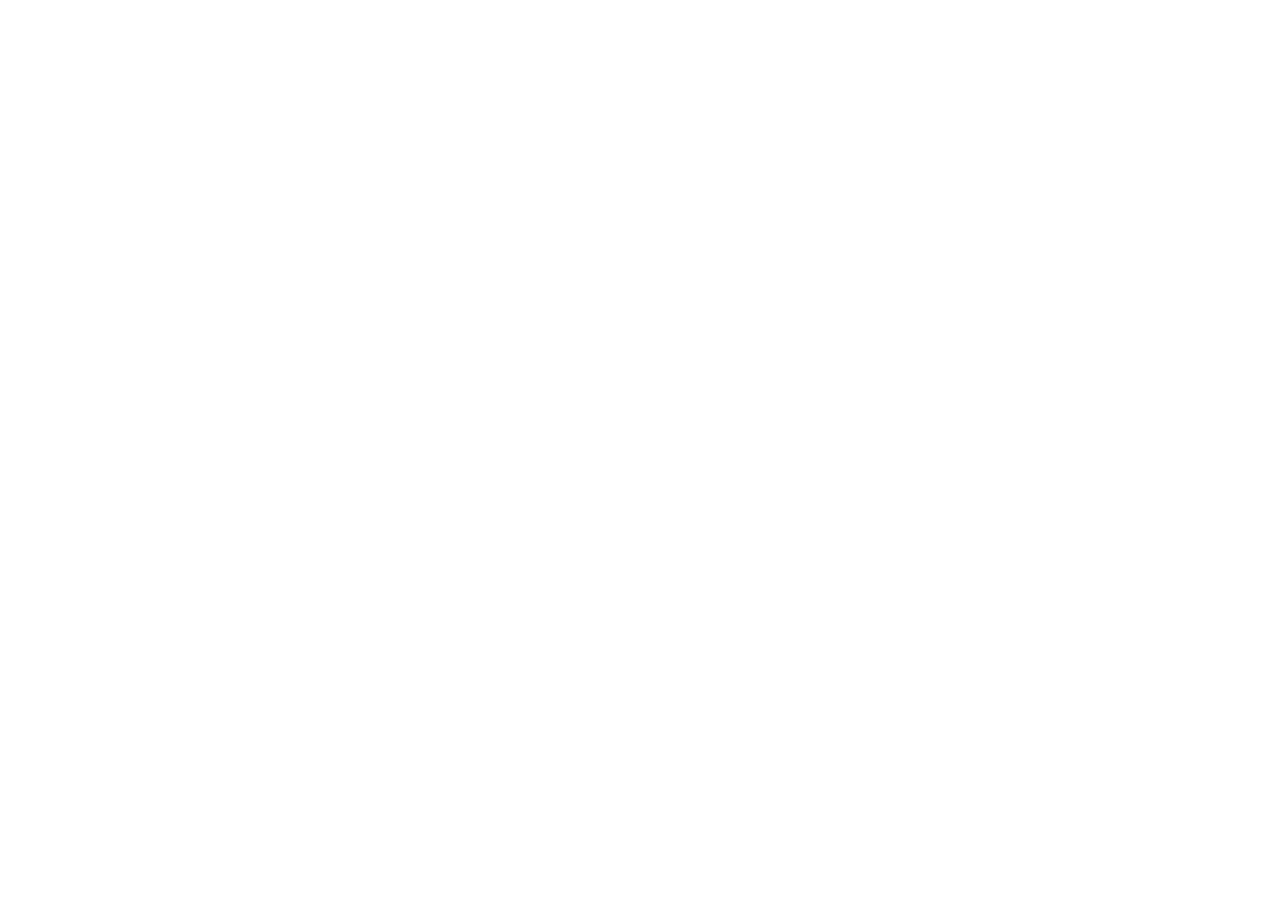
==== index.html @ 31664dbc "Update Senstride v5.29.19.01" ====
<!DOCTYPE html>
<html lang="">
  <head>
    <meta charset="UTF-8">
    <link rel="icon" href="/assets/Senstride%20Icon-PYXpSPAY.svg">
    <meta name="viewport" content="width=device-width, initial-scale=1.0">
    <link href="https://cdn.jsdelivr.net/npm/bootstrap@5.3.5/dist/css/bootstrap.min.css" rel="stylesheet" integrity="sha384-SgOJa3DmI69IUzQ2PVdRZhwQ+dy64/BUtbMJw1MZ8t5HZApcHrRKUc4W0kG879m7" crossorigin="anonymous">
    <title>Senstride</title>
    <link rel="stylesheet" href="//unpkg.com/leaflet/dist/leaflet.css" />
    <script src="//unpkg.com/leaflet/dist/leaflet.js"></script>
    <script src="//unpkg.com/vue-leaflet"></script>
    <script src="https://accounts.google.com/gsi/client" async defer></script>
    <link rel="stylesheet" href="https://cdnjs.cloudflare.com/ajax/libs/font-awesome/6.5.0/css/all.min.css">
    <link href="https://fonts.googleapis.com/css2?family=Montserrat:wght@700&display=swap" rel="stylesheet">
    <script type="module" crossorigin src="/assets/index-BY6y4-v3.js"></script>
    <link rel="stylesheet" crossorigin href="/assets/index-C2zKIQaa.css">
  </head>
  <body>
    <div id="app"></div>
  </body>
</html>
---- assets/index-C2zKIQaa.css ----
header[data-v-2994dcab]{line-height:1.5}.logo[data-v-2994dcab]{display:block;margin:0 auto 2rem}@media (min-width: 1024px){header[data-v-2994dcab]{display:flex;place-items:center;padding-right:calc(var(--section-gap) / 2)}.logo[data-v-2994dcab]{margin:0 2rem 0 0}header .wrapper[data-v-2994dcab]{display:flex;place-items:flex-start;flex-wrap:wrap}}html,body{width:100%;height:100%}input::-ms-clear,input::-ms-reveal{display:none}*,*:before,*:after{box-sizing:border-box}html{font-family:sans-serif;line-height:1.15;-webkit-text-size-adjust:100%;-ms-text-size-adjust:100%;-ms-overflow-style:scrollbar;-webkit-tap-highlight-color:rgba(0,0,0,0)}@-ms-viewport{width:device-width}body{margin:0}[tabindex="-1"]:focus{outline:none}hr{box-sizing:content-box;height:0;overflow:visible}h1,h2,h3,h4,h5,h6{margin-top:0;margin-bottom:.5em;font-weight:500}p{margin-top:0;margin-bottom:1em}abbr[title],abbr[data-original-title]{-webkit-text-decoration:underline dotted;text-decoration:underline;text-decoration:underline dotted;border-bottom:0;cursor:help}address{margin-bottom:1em;font-style:normal;line-height:inherit}input[type=text],input[type=password],input[type=number],textarea{-webkit-appearance:none}ol,ul,dl{margin-top:0;margin-bottom:1em}ol ol,ul ul,ol ul,ul ol{margin-bottom:0}dt{font-weight:500}dd{margin-bottom:.5em;margin-left:0}blockquote{margin:0 0 1em}dfn{font-style:italic}b,strong{font-weight:bolder}small{font-size:80%}sub,sup{position:relative;font-size:75%;line-height:0;vertical-align:baseline}sub{bottom:-.25em}sup{top:-.5em}pre,code,kbd,samp{font-size:1em;font-family:SFMono-Regular,Consolas,Liberation Mono,Menlo,Courier,monospace}pre{margin-top:0;margin-bottom:1em;overflow:auto}figure{margin:0 0 1em}img{vertical-align:middle;border-style:none}a,area,button,[role=button],input:not([type=range]),label,select,summary,textarea{touch-action:manipulation}table{border-collapse:collapse}caption{padding-top:.75em;padding-bottom:.3em;text-align:left;caption-side:bottom}input,button,select,optgroup,textarea{margin:0;color:inherit;font-size:inherit;font-family:inherit;line-height:inherit}button,input{overflow:visible}button,select{text-transform:none}button,html [type=button],[type=reset],[type=submit]{-webkit-appearance:button}button::-moz-focus-inner,[type=button]::-moz-focus-inner,[type=reset]::-moz-focus-inner,[type=submit]::-moz-focus-inner{padding:0;border-style:none}input[type=radio],input[type=checkbox]{box-sizing:border-box;padding:0}input[type=date],input[type=time],input[type=datetime-local],input[type=month]{-webkit-appearance:listbox}textarea{overflow:auto;resize:vertical}fieldset{min-width:0;margin:0;padding:0;border:0}legend{display:block;width:100%;max-width:100%;margin-bottom:.5em;padding:0;color:inherit;font-size:1.5em;line-height:inherit;white-space:normal}progress{vertical-align:baseline}[type=number]::-webkit-inner-spin-button,[type=number]::-webkit-outer-spin-button{height:auto}[type=search]{outline-offset:-2px;-webkit-appearance:none}[type=search]::-webkit-search-cancel-button,[type=search]::-webkit-search-decoration{-webkit-appearance:none}::-webkit-file-upload-button{font:inherit;-webkit-appearance:button}output{display:inline-block}summary{display:list-item}template{display:none}[hidden]{display:none!important}mark{padding:.2em;background-color:#feffe6}.header[data-v-96c2b56a]{padding-left:5vw;padding-right:5vw;padding-top:5vh;z-index:10}@media (max-width: 800px){.btn-dark[data-v-96c2b56a]{background-color:#042f56!important;border:#042f56 1px solid;height:30px;width:52.5px;font-size:10px;padding:0}.btn-dark[data-v-96c2b56a]:hover{background-color:#2d6596!important}.btn-light[data-v-96c2b56a]{border:#042f56 1px solid;margin-right:8px;height:30px;width:52.5px;font-size:10px;padding:0}}@media (min-width: 801px){.btn-dark[data-v-96c2b56a]{background-color:#042f56!important;border:#042f56 2px solid;padding-left:1rem;padding-right:1rem}.btn-dark[data-v-96c2b56a]:hover{background-color:#2d6596!important}.btn-light[data-v-96c2b56a]{border:#042f56 2px solid;padding-left:1rem;padding-right:1rem;margin-right:2rem}.button-container[data-v-96c2b56a]{margin-top:.5rem;margin-left:1rem}}footer[data-v-030e8602]{position:relative}.bg-body-tertiary[data-v-030e8602]{background-color:#042f56!important}.text-reset[data-v-030e8602]{color:#fff}.header[data-v-66eac79e]{padding-left:5vw;padding-right:5vw;padding-top:5vh;z-index:10}@media (max-width: 800px){.hero-section[data-v-66eac79e]{width:100%;height:50vh;position:relative;overflow:hidden}.hero-image[data-v-66eac79e]{width:100%;height:50vh}.intro[data-v-66eac79e]{display:flex;align-items:center;flex-direction:column;width:100%;padding:1rem}.quote[data-v-66eac79e]{font-size:.7rem}.card-img-top[data-v-66eac79e]{width:100%;height:20vh;object-fit:cover;object-position:top}.hero-title[data-v-66eac79e]{font-size:2rem}}@media (min-width: 801px){.hero-section[data-v-66eac79e]{width:100%;height:70vh;position:relative;overflow:hidden}.hero-image[data-v-66eac79e]{width:100%;height:70vh}.intro[data-v-66eac79e]{display:flex;align-items:center;justify-content:space-between;width:100%;padding:2rem;box-sizing:border-box}.quote[data-v-66eac79e]{font-size:1.5rem}.card-img-top[data-v-66eac79e]{width:100%;height:40vh;object-fit:cover;object-position:top}.hero-title[data-v-66eac79e]{font-size:3.5rem}}.hero-image[data-v-66eac79e]{position:fixed;display:block;object-fit:cover;object-position:top center;padding:0;margin:0;z-index:-10}.hero-overlay[data-v-66eac79e]{position:absolute;top:0;left:0;width:100%;height:100%;display:flex;flex-direction:column;justify-content:center;align-items:flex-start;color:#000;text-align:left;margin-left:10vw;padding-top:15vh}.hero-title[data-v-66eac79e]{width:80%;font-family:Montserrat,sans-serif;overflow-wrap:break-word;word-break:break-word}.hero-subtitle[data-v-66eac79e]{font-size:1.2em;margin-bottom:20px;color:#fff}.intro[data-v-66eac79e]{color:#042f56;padding-top:7vh;padding-bottom:3vh}.intro-left[data-v-66eac79e]{flex:1}.line[data-v-66eac79e]{margin-bottom:1rem;font-size:2rem;margin:0;font-weight:700;color:#000}.intro-right[data-v-66eac79e]{flex:3}.quote[data-v-66eac79e]{overflow-wrap:break-word;word-break:break-word;font-size:20px;padding:0 4rem}.contents[data-v-66eac79e]{display:flex;background:#fff;height:100%;flex-direction:column;align-items:flex-start;justify-content:space-between;color:#000;margin:0 2rem}.devices[data-v-66eac79e]{width:89%;display:flex;flex-direction:row;align-items:center;justify-content:center;background-color:#e8e8e8;padding:2rem 0;margin:0 5.5vw}.video-container[data-v-66eac79e]{position:relative;width:100%;padding-bottom:56.25%;height:0}.video-container iframe[data-v-66eac79e]{position:absolute;top:0;left:0;width:100%;height:100%}.card-text-sm[data-v-66eac79e]{font-size:.9rem}.text-category[data-v-66eac79e]{text-transform:uppercase;color:#042f56;font-weight:600;font-size:.75rem;margin-bottom:.25rem}.news-btn[data-v-66eac79e]{color:#fff;background-color:#2d6596}.news-btn[data-v-66eac79e]:hover{background-color:#042f56;color:#fff}.btn-dark[data-v-66eac79e]{background-color:#042f56!important;border:3px solid #042f56}.btn-dark[data-v-66eac79e]:hover{background-color:#2d6596!important}.subtitle[data-v-66eac79e]{margin-left:5.5vw}.header[data-v-d0f2bff4]{position:relative;height:5vh}body[data-v-d0f2bff4]{margin:0;font-family:Arial,sans-serif;background-color:#f1f1f1}.login-container[data-v-d0f2bff4]{position:relative;display:flex;justify-content:center;align-items:center;height:95vh;background-color:#eaeaea}.back[data-v-d0f2bff4]{font-size:.7rem;color:gray}.back[data-v-d0f2bff4]:hover{text-decoration:underline}.login-card h2[data-v-d0f2bff4]{font-size:1.5rem;margin-top:.5rem;margin-bottom:.5rem}.form-group[data-v-d0f2bff4]{margin-bottom:15px;position:relative}input[type=email][data-v-d0f2bff4],input[type=password][data-v-d0f2bff4],input[type=text][data-v-d0f2bff4]{width:100%;padding:12px;border-radius:10px;border:1px solid #ccc;font-size:1rem}.password-group[data-v-d0f2bff4]{display:flex;align-items:center}.password-group input[data-v-d0f2bff4]{padding-right:40px}.toggle-password[data-v-d0f2bff4]{position:absolute;right:15px;top:50%;transform:translateY(-50%);cursor:pointer;color:#666}.form-check[data-v-d0f2bff4]{display:flex;align-items:center;margin-bottom:20px}.form-check input[data-v-d0f2bff4]{margin-right:10px;accent-color:rgb(33,33,69)}.btn-primary[data-v-d0f2bff4]{background-color:#2d6596;color:#fff;padding:12px;width:100%;border:none;border-radius:30px;font-size:1rem;cursor:pointer;margin-top:10px}.btn-primary[data-v-d0f2bff4]:hover{background-color:#042f56}.links[data-v-d0f2bff4]{display:flex;justify-content:center;font-size:.7rem;margin-top:15px}.links a[data-v-d0f2bff4]{color:#333;text-decoration:underline}.links a[data-v-d0f2bff4]:hover{color:#042f56}.divider[data-v-d0f2bff4]{text-align:center;margin:30px 0;position:relative}.divider[data-v-d0f2bff4]:before,.divider[data-v-d0f2bff4]:after{content:"";height:1px;background:#ccc;position:absolute;top:50%;width:45%}.divider[data-v-d0f2bff4]:before{left:0}.divider[data-v-d0f2bff4]:after{right:0}.divider span[data-v-d0f2bff4]{background:#fff;padding:0 10px;color:#777}.note[data-v-d0f2bff4]{font-size:.85rem;color:#555;text-align:center;margin:15px 0}.bottom-text[data-v-d0f2bff4]{font-size:.9rem;text-align:center;margin-top:10px}.bottom-text a[data-v-d0f2bff4]{color:#adadad;text-decoration:underline}.bottom-text a[data-v-d0f2bff4]:hover{color:#042f56}@media (max-width: 800px){.login-card[data-v-d0f2bff4]{background-color:#fff;border-radius:12px;width:80vw;height:50%;box-shadow:0 0 10px #0000001a;padding:4%;min-height:450px}form[data-v-d0f2bff4]{margin-top:10%}}@media (min-width: 801px){.login-card[data-v-d0f2bff4]{background-color:#fff;border-radius:12px;width:35vw;height:70%;box-shadow:0 0 10px #0000001a;padding:4%;min-width:300px;min-height:450px}form[data-v-d0f2bff4]{margin-top:15%}}.header[data-v-3a61c22a]{position:relative;height:5vh}body[data-v-3a61c22a]{margin:0;font-family:Arial,sans-serif;background-color:#f1f1f1}.login-container[data-v-3a61c22a]{position:relative;display:flex;justify-content:center;align-items:center;height:95vh;background-color:#eaeaea}.back[data-v-3a61c22a]{font-size:.7rem;color:gray}.back[data-v-3a61c22a]:hover{text-decoration:underline}.login-card h2[data-v-3a61c22a]{font-size:1.5rem;margin-top:.5rem;margin-bottom:.5rem}.form-group[data-v-3a61c22a]{margin-bottom:15px;position:relative}input[type=email][data-v-3a61c22a]{width:100%;padding:12px;border-radius:10px;border:1px solid #ccc;font-size:1rem}.btn-primary[data-v-3a61c22a]{background-color:#2d6596;color:#fff;padding:12px;width:100%;border:none;border-radius:30px;font-size:1rem;cursor:pointer;margin-top:10px}.btn-primary[data-v-3a61c22a]:hover{background-color:#042f56}.links[data-v-3a61c22a]{display:flex;justify-content:center;font-size:.7rem;margin-top:15px}.links a[data-v-3a61c22a]{color:#333;text-decoration:underline}.links a[data-v-3a61c22a]:hover{color:#8783b3}@media (max-width: 800px){.login-card[data-v-3a61c22a]{background-color:#fff;border-radius:12px;width:80vw;height:40%;box-shadow:0 0 10px #0000001a;padding:4%;min-height:350px}form[data-v-3a61c22a]{margin-top:5%}.login-card p[data-v-3a61c22a]{font-size:.7rem;color:gray;margin-top:1rem}}@media (min-width:801px){.login-card[data-v-3a61c22a]{background-color:#fff;border-radius:12px;width:35vw;height:60%;box-shadow:0 0 10px #0000001a;padding:4%;min-width:300px;min-height:350px}form[data-v-3a61c22a]{margin-top:7.5%}.login-card p[data-v-3a61c22a]{font-size:1rem;color:gray;margin-top:1rem}}.logo-container[data-v-27620656]{display:flex;justify-content:center;align-items:center;padding:0;margin:0;overflow:hidden;transition:height .4s ease,background-color .4s ease}.avatar-container[data-v-27620656]{display:flex;flex-direction:column;align-items:center;gap:12px;transition:transform .2s ease,opacity .2s ease}.avatar-container[data-v-27620656]:hover{transform:scale(1.05);opacity:.9}.username[data-v-27620656]{color:#333;font-size:16px;font-weight:500}.profile-menu[data-v-27620656]{width:100%;border-right:none!important;background-color:transparent!important;margin-top:60px!important;margin-bottom:60px!important;display:flex;justify-content:center;flex-direction:column;align-items:center}.blank-spacer[data-v-27620656]{height:4px;width:100%}[data-v-27620656] .profile-menu .ant-menu-item{height:40px;line-height:40px;margin:0;padding-left:24px!important;padding-right:16px;position:relative;margin-left:0!important}[data-v-27620656] .profile-menu-item{margin:4px 0 8px;height:40px;line-height:40px;padding:0 24px;border-radius:0;width:100%;transition:all .4s ease}[data-v-27620656] .profile-menu-item span{font-size:14px;margin-left:10px}[data-v-27620656] .profile-menu-item .anticon{font-size:16px;min-width:16px;margin-right:10px}[data-v-27620656] .profile-menu-item:hover{background-color:#e4f0f8!important;color:#042f56}[data-v-27620656] .profile-menu-item.ant-menu-item-selected{background-color:#2d6596;color:#e4f0f8;font-weight:600}[data-v-27620656] .profile-menu-item.ant-menu-item-selected:hover{background-color:#042f56!important;color:#e4f0f8!important}.card-title[data-v-27620656]{display:flex;align-items:center;gap:8px}.card-title span[data-v-27620656]{font-weight:500}.dashboard-card[data-v-27620656]{height:350px;background-color:#2d6596}[data-v-27620656] .ant-menu-item{color:#042f56}[data-v-27620656] .custom-menu .ant-menu-item:hover{background-color:#e4f0f8!important;color:#042f56}[data-v-27620656] .ant-menu-item-selected{background-color:#2d6596;color:#e4f0f8}[data-v-27620656] .custom-menu .ant-menu-item-selected:hover{background-color:#042f56!important;color:#e4f0f8!important}.hamburger-menu[data-v-27620656]{display:none;position:fixed;top:20px;left:20px;z-index:1000;box-shadow:0 2px 8px #00000026}.sidebar-overlay[data-v-27620656]{position:fixed;top:0;left:0;right:0;bottom:0;background-color:#00000080;z-index:998}.main-content-wrapper[data-v-27620656]{margin-left:220px;transition:margin-left .3s ease}@media (max-width: 768px){.hamburger-menu[data-v-27620656]{display:inline-block}.main-content-wrapper[data-v-27620656]{margin-left:0}.sidebar[data-v-27620656]{position:fixed!important;height:100vh;z-index:999;left:0;top:0;box-shadow:2px 0 8px #00000026}}.fade-enter-active[data-v-27620656],.fade-leave-active[data-v-27620656]{transition:all .4s ease}.fade-enter-from[data-v-27620656],.fade-leave-to[data-v-27620656]{opacity:0;transform:translateY(10px)}.profile-fade-enter-active[data-v-27620656],.profile-fade-leave-active[data-v-27620656]{transition:opacity .4s ease}.profile-fade-enter-from[data-v-27620656],.profile-fade-leave-to[data-v-27620656]{opacity:0}.slide-enter-active[data-v-27620656],.slide-leave-active[data-v-27620656]{transition:transform .3s ease}.slide-enter-from[data-v-27620656],.slide-leave-to[data-v-27620656]{transform:translate(-100%)}.sidebar[data-v-27620656]{position:fixed;height:100vh;overflow-y:auto;left:0;top:0;z-index:999;display:flex;flex-direction:column}.custom-menu[data-v-27620656]{flex:1 1 auto;min-height:0;overflow-y:auto}.sidebar-bottom[data-v-27620656]{margin-top:auto;padding:16px;border-top:1px solid #f0f0f0;position:absolute;bottom:0;left:0;right:0;background-color:#fff}.bottom-buttons[data-v-27620656]{display:flex;justify-content:center;align-items:center;gap:20px}.bottom-btn[data-v-27620656]{font-size:18px;height:40px;width:40px;border-radius:50%;display:flex;justify-content:center;align-items:center}.bottom-btn[data-v-27620656]:hover{background-color:#e4f0f8;color:#042f56}.accessibility-btn[data-v-27620656]{color:#2d6596}.logout-btn[data-v-27620656]{color:#ff4d4f}.incident-media-container[data-v-e8bf861a]{max-height:400px;overflow-y:auto;margin-bottom:12px}.chart-card[data-v-bfeb4f5e]{background-color:#fff;border-radius:8px;box-shadow:0 2px 4px #0000001a;padding:16px;margin-bottom:20px}.filter-row[data-v-bfeb4f5e]{display:flex;align-items:center;margin-bottom:16px;gap:8px}.chart-title[data-v-bfeb4f5e]{font-size:18px;font-weight:500;color:#333;margin-bottom:16px}.chart-container[data-v-bfeb4f5e]{height:350px;width:100%;margin-top:8px}.result[data-v-bfeb4f5e]{display:flex;align-items:center;margin-bottom:24px}.desc[data-v-bfeb4f5e]{font-size:20px;margin-right:8px}.most[data-v-bfeb4f5e]{font-size:25px;font-weight:500;color:#2d6596}.filter-row label[data-v-bfeb4f5e]{font-size:20px;font-weight:500}.filter-row select[data-v-bfeb4f5e]{font-size:18px;padding:4px 8px}.mobility-card[data-v-2b58c3a1]{background-color:#2d6596!important;border-radius:12px!important;color:#fff;cursor:pointer;height:100%;transition:transform .2s}.mobility-card[data-v-2b58c3a1]:hover{transform:scale(1.02)}[data-v-2b58c3a1] .ant-card-body{padding:16px;height:100%;display:flex;flex-direction:column}.card-header[data-v-2b58c3a1]{display:flex;align-items:center;margin-bottom:16px}.card-icon[data-v-2b58c3a1]{margin-right:8px;display:flex;align-items:center;justify-content:center}.card-icon-svg[data-v-2b58c3a1]{color:#ff9500;font-size:20px}.card-title[data-v-2b58c3a1]{font-weight:500;flex-grow:1}.card-time[data-v-2b58c3a1]{font-size:12px;color:#999}.card-content[data-v-2b58c3a1]{display:flex;flex-grow:1}.card-value-container[data-v-2b58c3a1]{display:flex;flex-direction:column;justify-content:center;flex:1}.card-value[data-v-2b58c3a1]{font-size:36px;font-weight:600}.card-unit[data-v-2b58c3a1]{font-size:16px;margin-left:2px}.trend-indicator[data-v-2b58c3a1]{font-size:14px;margin-top:4px}.trend-indicator.up[data-v-2b58c3a1]{color:#4caf50}.trend-indicator.down[data-v-2b58c3a1]{color:#f44336}.trend-indicator.stable[data-v-2b58c3a1]{color:#999}.mini-chart[data-v-2b58c3a1]{width:120px;height:50px;margin-top:auto;margin-bottom:auto}[data-v-2b58c3a1] .ant-modal-body{padding:24px 32px}[data-v-2b58c3a1] .ant-modal-header{padding:16px 32px}[data-v-2b58c3a1] .ant-modal-title{font-size:18px;font-weight:500}.current-value[data-v-2b58c3a1]{font-size:48px!important;font-weight:600!important;margin-bottom:0!important;margin-left:24px!important}.trend-text[data-v-2b58c3a1]{display:block;margin-bottom:2px}.high-stability-badge[data-v-2b58c3a1]{margin-top:8px;background-color:#357b39;color:#fff;padding:2px 8px;border-radius:4px;font-size:12px;display:inline-block}.medium-stability-badge[data-v-2b58c3a1]{margin-top:8px;background-color:#f3b014;color:#040000;padding:2px 8px;border-radius:4px;font-size:12px;display:inline-block}.risky-stability-badge[data-v-2b58c3a1]{margin-top:8px;background-color:#f44336;color:#fff;padding:2px 8px;border-radius:4px;font-size:12px;display:inline-block}[data-v-2b58c3a1] .ant-typography{margin-bottom:0!important}[data-v-2b58c3a1] .ant-typography+.ant-typography{margin-top:2px!important}.info-block[data-v-2b58c3a1]{margin-bottom:20px}[data-v-2b58c3a1] .ant-typography.ant-typography-h5{margin-bottom:4px!important}.detailed-chart[data-v-2b58c3a1]{height:350px;margin-bottom:32px}.chart-legend[data-v-2b58c3a1]{margin-bottom:32px}.right-aligned-column[data-v-2b58c3a1]{margin-left:auto;text-align:right}.risk-legend[data-v-2b58c3a1]{display:flex;gap:24px;margin-top:8px;margin-bottom:16px;font-size:16px;align-items:center}.legend-item[data-v-2b58c3a1]{display:flex;align-items:center;gap:6px}.legend-color[data-v-2b58c3a1]{display:inline-block;width:18px;height:12px;border-radius:3px;margin-right:4px}.legend-color.high[data-v-2b58c3a1]{background:#eca308}.legend-color.medium[data-v-2b58c3a1]{background:#1976d2}.legend-color.risky[data-v-2b58c3a1]{background:#d32f2f}.mobility-card[data-v-0aa4503f]{background-color:#2d6596!important;border-radius:12px!important;color:#fff;cursor:pointer;height:100%;transition:transform .2s}.mobility-card[data-v-0aa4503f]:hover{transform:scale(1.02)}[data-v-0aa4503f] .ant-card-body{padding:16px;height:100%;display:flex;flex-direction:column}.card-header[data-v-0aa4503f]{display:flex;align-items:center;margin-bottom:16px}.card-icon[data-v-0aa4503f]{margin-right:8px;display:flex;align-items:center;justify-content:center}.card-icon-svg[data-v-0aa4503f]{color:#ff9500;font-size:20px}.card-title[data-v-0aa4503f]{font-weight:500;flex-grow:1}.card-time[data-v-0aa4503f]{font-size:12px;color:#999}.card-content[data-v-0aa4503f]{display:flex;flex-grow:1}.card-value-container[data-v-0aa4503f]{display:flex;flex-direction:column;justify-content:center;flex:1}.card-value[data-v-0aa4503f]{font-size:36px;font-weight:600}.card-unit[data-v-0aa4503f]{font-size:16px;margin-left:2px}.trend-indicator[data-v-0aa4503f]{font-size:14px;margin-top:4px}.trend-indicator.up[data-v-0aa4503f]{color:#4caf50}.trend-indicator.down[data-v-0aa4503f]{color:#f44336}.trend-indicator.stable[data-v-0aa4503f]{color:#999}.mini-chart[data-v-0aa4503f]{width:120px;height:50px;margin-top:auto;margin-bottom:auto}[data-v-0aa4503f] .ant-modal-body{padding:24px 32px}[data-v-0aa4503f] .ant-modal-header{padding:16px 32px}[data-v-0aa4503f] .ant-modal-title{font-size:18px;font-weight:500}.current-value[data-v-0aa4503f]{font-size:48px!important;font-weight:600!important;margin-bottom:0!important;margin-left:24px!important}.trend-text[data-v-0aa4503f]{display:block;margin-bottom:2px}.high-stability-badge[data-v-0aa4503f]{margin-top:8px;background-color:#357b39;color:#fff;padding:2px 8px;border-radius:4px;font-size:12px;display:inline-block}.medium-stability-badge[data-v-0aa4503f]{margin-top:8px;background-color:#f3b014;color:#040000;padding:2px 8px;border-radius:4px;font-size:12px;display:inline-block}.risky-stability-badge[data-v-0aa4503f]{margin-top:8px;background-color:#f44336;color:#fff;padding:2px 8px;border-radius:4px;font-size:12px;display:inline-block}[data-v-0aa4503f] .ant-typography{margin-bottom:0!important}[data-v-0aa4503f] .ant-typography+.ant-typography{margin-top:2px!important}.info-block[data-v-0aa4503f]{margin-bottom:20px}[data-v-0aa4503f] .ant-typography.ant-typography-h5{margin-bottom:4px!important}.detailed-chart[data-v-0aa4503f]{height:350px;margin-bottom:32px}.chart-legend[data-v-0aa4503f]{margin-bottom:32px}.right-aligned-column[data-v-0aa4503f]{margin-left:auto;text-align:right}.risk-legend[data-v-0aa4503f]{display:flex;gap:24px;margin-top:8px;margin-bottom:16px;font-size:16px;align-items:center}.legend-item[data-v-0aa4503f]{display:flex;align-items:center;gap:6px}.legend-color[data-v-0aa4503f]{display:inline-block;width:18px;height:12px;border-radius:3px;margin-right:4px}.legend-color.high[data-v-0aa4503f]{background:#eca308}.legend-color.medium[data-v-0aa4503f]{background:#1976d2}.legend-color.risky[data-v-0aa4503f]{background:#d32f2f}.mobility-card[data-v-fc6f8ebc]{background-color:#2d6596!important;border-radius:12px!important;color:#fff;cursor:pointer;height:100%;transition:transform .2s}.mobility-card[data-v-fc6f8ebc]:hover{transform:scale(1.02)}[data-v-fc6f8ebc] .ant-card-body{padding:16px;height:100%;display:flex;flex-direction:column}.card-header[data-v-fc6f8ebc]{display:flex;align-items:center;margin-bottom:16px}.card-icon[data-v-fc6f8ebc]{margin-right:8px;display:flex;align-items:center;justify-content:center}.card-icon-svg[data-v-fc6f8ebc]{color:#ff9500;font-size:20px}.card-title[data-v-fc6f8ebc]{font-weight:500;flex-grow:1}.card-time[data-v-fc6f8ebc]{font-size:12px;color:#999}.card-content[data-v-fc6f8ebc]{display:flex;flex-grow:1}.card-value-container[data-v-fc6f8ebc]{display:flex;flex-direction:column;justify-content:center;flex:1}.card-value[data-v-fc6f8ebc]{font-size:36px;font-weight:600}.card-unit[data-v-fc6f8ebc]{font-size:16px;margin-left:2px}.trend-indicator[data-v-fc6f8ebc]{font-size:14px;margin-top:4px}.trend-indicator.up[data-v-fc6f8ebc]{color:#4caf50}.trend-indicator.down[data-v-fc6f8ebc]{color:#f44336}.trend-indicator.stable[data-v-fc6f8ebc]{color:#999}.mini-chart[data-v-fc6f8ebc]{width:120px;height:50px;margin-top:auto;margin-bottom:auto}[data-v-fc6f8ebc] .ant-modal-body{padding:24px 32px}[data-v-fc6f8ebc] .ant-modal-header{padding:16px 32px}[data-v-fc6f8ebc] .ant-modal-title{font-size:18px;font-weight:500}.current-value[data-v-fc6f8ebc]{font-size:48px!important;font-weight:600!important;margin-bottom:0!important;margin-left:24px!important}.trend-text[data-v-fc6f8ebc]{display:block;margin-bottom:2px}.high-stability-badge[data-v-fc6f8ebc]{margin-top:8px;background-color:#357b39;color:#fff;padding:2px 8px;border-radius:4px;font-size:12px;display:inline-block}.medium-stability-badge[data-v-fc6f8ebc]{margin-top:8px;background-color:#f3b014;color:#040000;padding:2px 8px;border-radius:4px;font-size:12px;display:inline-block}.risky-stability-badge[data-v-fc6f8ebc]{margin-top:8px;background-color:#f44336;color:#fff;padding:2px 8px;border-radius:4px;font-size:12px;display:inline-block}[data-v-fc6f8ebc] .ant-typography{margin-bottom:0!important}[data-v-fc6f8ebc] .ant-typography+.ant-typography{margin-top:2px!important}.info-block[data-v-fc6f8ebc]{margin-bottom:20px}[data-v-fc6f8ebc] .ant-typography.ant-typography-h5{margin-bottom:4px!important}.detailed-chart[data-v-fc6f8ebc]{height:350px;margin-bottom:32px}.chart-legend[data-v-fc6f8ebc]{margin-bottom:32px}.right-aligned-column[data-v-fc6f8ebc]{margin-left:auto;text-align:right}.risk-legend[data-v-fc6f8ebc]{display:flex;gap:24px;margin-top:8px;margin-bottom:16px;font-size:16px;align-items:center}.legend-item[data-v-fc6f8ebc]{display:flex;align-items:center;gap:6px}.legend-color[data-v-fc6f8ebc]{display:inline-block;width:18px;height:12px;border-radius:3px;margin-right:4px}.legend-color.high[data-v-fc6f8ebc]{background:#eca308}.legend-color.medium[data-v-fc6f8ebc]{background:#1976d2}.legend-color.risky[data-v-fc6f8ebc]{background:#d32f2f}.mobility-card[data-v-3f4ccc14]{background-color:#2d6596!important;border-radius:12px!important;color:#fff;cursor:pointer;height:100%;transition:transform .2s}.mobility-card[data-v-3f4ccc14]:hover{transform:scale(1.02)}[data-v-3f4ccc14] .ant-card-body{padding:16px;height:100%;display:flex;flex-direction:column}.card-header[data-v-3f4ccc14]{display:flex;align-items:center;margin-bottom:16px}.card-icon[data-v-3f4ccc14]{margin-right:8px;display:flex;align-items:center;justify-content:center}.card-icon-svg[data-v-3f4ccc14]{color:#ff9500;font-size:20px}.card-title[data-v-3f4ccc14]{font-weight:500;flex-grow:1}.card-time[data-v-3f4ccc14]{font-size:12px;color:#999}.card-content[data-v-3f4ccc14]{display:flex;flex-grow:1}.card-value-container[data-v-3f4ccc14]{display:flex;flex-direction:column;justify-content:center;flex:1}.card-value[data-v-3f4ccc14]{font-size:36px;font-weight:600}.card-unit[data-v-3f4ccc14]{font-size:16px;margin-left:2px}.trend-indicator[data-v-3f4ccc14]{font-size:14px;margin-top:4px}.trend-indicator.up[data-v-3f4ccc14]{color:#4caf50}.trend-indicator.down[data-v-3f4ccc14]{color:#f44336}.trend-indicator.stable[data-v-3f4ccc14]{color:#999}.mini-chart[data-v-3f4ccc14]{width:120px;height:50px;margin-top:auto;margin-bottom:auto}[data-v-3f4ccc14] .ant-modal-body{padding:24px 32px}[data-v-3f4ccc14] .ant-modal-header{padding:16px 32px}[data-v-3f4ccc14] .ant-modal-title{font-size:18px;font-weight:500}.current-value[data-v-3f4ccc14]{font-size:48px!important;font-weight:600!important;margin-bottom:0!important;margin-left:24px!important}.trend-text[data-v-3f4ccc14]{display:block;margin-bottom:2px}.high-stability-badge[data-v-3f4ccc14]{margin-top:8px;background-color:#357b39;color:#fff;padding:2px 8px;border-radius:4px;font-size:12px;display:inline-block}.medium-stability-badge[data-v-3f4ccc14]{margin-top:8px;background-color:#f3b014;color:#040000;padding:2px 8px;border-radius:4px;font-size:12px;display:inline-block}.risky-stability-badge[data-v-3f4ccc14]{margin-top:8px;background-color:#f44336;color:#fff;padding:2px 8px;border-radius:4px;font-size:12px;display:inline-block}[data-v-3f4ccc14] .ant-typography{margin-bottom:0!important}[data-v-3f4ccc14] .ant-typography+.ant-typography{margin-top:2px!important}.info-block[data-v-3f4ccc14]{margin-bottom:20px}[data-v-3f4ccc14] .ant-typography.ant-typography-h5{margin-bottom:4px!important}.detailed-chart[data-v-3f4ccc14]{height:350px;margin-bottom:32px}.chart-legend[data-v-3f4ccc14]{margin-bottom:32px}.right-aligned-column[data-v-3f4ccc14]{margin-left:auto;text-align:right}.risk-legend[data-v-3f4ccc14]{display:flex;gap:24px;margin-top:8px;margin-bottom:16px;font-size:16px;align-items:center}.legend-item[data-v-3f4ccc14]{display:flex;align-items:center;gap:6px}.legend-color[data-v-3f4ccc14]{display:inline-block;width:18px;height:12px;border-radius:3px;margin-right:4px}.legend-color.high[data-v-3f4ccc14]{background:#eca308}.legend-color.medium[data-v-3f4ccc14]{background:#1976d2}.legend-color.risky[data-v-3f4ccc14]{background:#d32f2f}.dashboard-container[data-v-88ca489d]{min-height:100vh;background-color:#f0f2f5}.header[data-v-88ca489d]{background-color:#fff;padding:0 24px;box-shadow:0 1px 4px #00000014;height:64px;line-height:64px}.logo-title h2[data-v-88ca489d]{color:#042f56}.container[data-v-88ca489d]{margin-top:12px}.summary-content[data-v-88ca489d]{display:flex;justify-content:flex-start;align-items:center}.risk-info-container[data-v-88ca489d]{display:flex;align-items:center;width:100%}.risk-label[data-v-88ca489d]{font-size:18px;font-weight:600;margin-right:12px}.risk-level-container[data-v-88ca489d]{display:flex;align-items:center}.risk-score[data-v-88ca489d]{display:flex;align-items:baseline;margin-top:8px;margin-left:30px}.score[data-v-88ca489d]{font-size:28px;font-weight:600}.trend[data-v-88ca489d]{display:flex;align-items:baseline;font-size:20px;margin-left:8px}.trend.positive[data-v-88ca489d]{color:#52c41a}.trend.negative[data-v-88ca489d]{color:#f5222d}.risk-level[data-v-88ca489d]{font-size:30px;font-weight:600;color:#fda900f2}.incident-media-container[data-v-88ca489d]{max-height:400px;overflow-y:auto;margin-bottom:12px}.content-grid[data-v-88ca489d]{display:grid;grid-template-columns:2fr 1fr;gap:24px}@media (max-width: 768px){.content-grid[data-v-88ca489d]{grid-template-columns:1fr}}.content-card[data-v-88ca489d]{margin-top:12px}.card-title[data-v-88ca489d]{font-size:18px;display:flex;align-items:center;justify-content:space-between;cursor:pointer;gap:8px;padding:4px 0;transition:all .2s ease}.card-title[data-v-88ca489d]:hover{color:#2d6596}.expand-icon[data-v-88ca489d]{font-size:16px;color:#2d6596;transition:all .3s ease;margin-left:8px}.profile-tab[data-v-944b35ec]{padding:24px;background-color:#e4f0f8;border-radius:8px;box-shadow:0 2px 8px #00000014}.profile-title[data-v-944b35ec]{margin-bottom:24px;font-weight:600;color:#042f56}.profile-card[data-v-944b35ec]{position:relative;overflow:hidden;transition:all .3s ease;border-radius:8px;box-shadow:0 2px 8px #0000001a;background-color:#fff}.profile-card.user-info[data-v-944b35ec]{padding:20px;text-align:center}.user-avatar-container[data-v-944b35ec]{display:flex;justify-content:center;margin-bottom:16px;width:100%;overflow:visible}.user-avatar[data-v-944b35ec]{background-color:#2d6596;box-shadow:0 2px 10px #2d65964d;aspect-ratio:1 / 1;border-radius:50%!important;object-fit:cover}.user-info-details[data-v-944b35ec]{text-align:center;display:flex;flex-direction:column;align-items:center;width:100%;margin-top:20px}.user-info-details .username[data-v-944b35ec]{font-size:18px;font-weight:600;margin-bottom:8px;color:#2d6596;text-align:center}.user-info-details .fullname[data-v-944b35ec]{font-size:16px;color:#333;margin-bottom:4px;text-align:center}.edit-form[data-v-944b35ec]{width:100%;display:flex;flex-direction:column;align-items:center;gap:10px}.edit-input[data-v-944b35ec]{width:80%;max-width:250px;margin-bottom:10px}.profile-card.risks-form[data-v-944b35ec],.profile-card.clinician-info[data-v-944b35ec]{padding:24px;background-color:#fff}.clinician-message[data-v-944b35ec]{display:flex;flex-direction:column;align-items:center;text-align:center;padding:20px}.clinician-icon[data-v-944b35ec]{font-size:48px;color:#2d6596;margin-bottom:20px}.clinician-message h3[data-v-944b35ec]{color:#2d6596;margin-bottom:16px}.clinician-message p[data-v-944b35ec]{color:#555;font-size:16px;line-height:1.6;max-width:500px}.learn-button[data-v-944b35ec]{margin-top:20px;background-color:#2d6596;color:#fff;font-weight:500;border:none;height:40px;border-radius:6px;padding:0 25px;transition:all .3s ease}.learn-button[data-v-944b35ec]:hover{background-color:#1e4b72;transform:translateY(-2px);box-shadow:0 4px 12px #2d659640}@media (max-width: 768px){.profile-card[data-v-944b35ec]{margin-bottom:16px!important}.profile-card h3[data-v-944b35ec]{margin-bottom:12px}.questions-list[data-v-944b35ec]{max-height:250px}.question-list-item[data-v-944b35ec]{padding:8px 12px;margin-bottom:6px}.user-avatar[data-v-944b35ec]{width:80px!important;height:80px!important;min-width:80px!important;min-height:80px!important;line-height:80px!important;font-size:28px!important}}.profile-card h3[data-v-944b35ec]{color:#333;margin-bottom:16px}.profile-card p[data-v-944b35ec]{color:#666;font-size:16px}.card-edit-icon[data-v-944b35ec],.card-save-icon[data-v-944b35ec]{position:absolute;top:12px;right:12px;font-size:18px;width:32px;height:32px;display:flex;align-items:center;justify-content:center;border-radius:50%;background-color:#f0f2f5;color:#2d6596;cursor:pointer;transition:all .3s;z-index:10}.button-container[data-v-944b35ec]{width:100%;display:flex;justify-content:center;margin-top:20px}.centered-edit-button[data-v-944b35ec]{position:static}.card-edit-icon[data-v-944b35ec]:hover{background-color:#2d65961a;transform:rotate(15deg) scale(1.1)}.card-save-icon[data-v-944b35ec]{background-color:#2d6596;color:#fff}.card-save-icon[data-v-944b35ec]:hover{background-color:#1e4b72;transform:scale(1.1)}.profile-card.risks-form h3[data-v-944b35ec],.profile-card.risks-form p[data-v-944b35ec]{width:calc(100% - 50px);margin-right:50px}.profile-card.user-info h3[data-v-944b35ec],.profile-card.user-info p[data-v-944b35ec]{width:100%;margin-right:0}.loading-container[data-v-944b35ec]{display:flex;justify-content:center;align-items:center;height:300px;width:100%}.questions-list[data-v-944b35ec]{width:100%;max-height:300px;overflow-y:scroll;overflow-x:hidden;padding:5px 0;scrollbar-width:none;-ms-overflow-style:none}.questions-list[data-v-944b35ec]::-webkit-scrollbar{width:0px;background:transparent;display:none}.question-list-item[data-v-944b35ec]{display:flex;flex-direction:column;padding:10px 15px;margin-bottom:8px;background-color:#00000008;border-radius:8px;border-left:3px solid rgba(245,34,45,.7);transition:all .3s ease;overflow:hidden;animation:fadeInUp-944b35ec .6s ease-out forwards;opacity:0;transform:translateY(20px);will-change:transform,opacity;backface-visibility:hidden;cursor:pointer}@keyframes fadeInUp-944b35ec{0%{opacity:0;transform:translateY(20px)}to{opacity:1;transform:translateY(0)}}.question-list-item[data-v-944b35ec]:hover{background-color:#0000000d;transform:translate(5px)}.question-header[data-v-944b35ec]{display:flex;align-items:center;width:100%}.question-number[data-v-944b35ec]{font-weight:700;color:#f5222de6;margin-right:10px;min-width:25px}.question-text[data-v-944b35ec]{color:#333;font-weight:500;flex:1;word-break:break-word}.question-icon[data-v-944b35ec]{margin-left:10px;font-size:14px}.expand-icon[data-v-944b35ec],.collapse-icon[data-v-944b35ec]{color:#f5222d99}.question-answer[data-v-944b35ec]{margin-top:15px;padding-top:10px;border-top:1px dashed rgba(0,0,0,.1);animation:fadeIn-944b35ec .3s ease-out}@keyframes fadeIn-944b35ec{0%{opacity:0}to{opacity:1}}.slide-fade-enter-active[data-v-944b35ec]{transition:all .3s ease-out}.slide-fade-leave-active[data-v-944b35ec]{transition:all .2s cubic-bezier(1,.5,.8,1)}.slide-fade-enter-from[data-v-944b35ec],.slide-fade-leave-to[data-v-944b35ec]{transform:translateY(-10px);opacity:0}.selected-option[data-v-944b35ec]{margin-bottom:10px;font-size:14px;color:#555}.selected-option strong[data-v-944b35ec]{color:#f5222dcc}.options-list[data-v-944b35ec]{display:flex;flex-direction:column;gap:8px}.option-item[data-v-944b35ec]{display:flex;align-items:center;padding:6px 10px;border-radius:4px;background-color:#ffffff80;transition:all .2s;cursor:pointer}.option-item[data-v-944b35ec]:hover{background-color:#f5222d05;transform:translate(3px)}.option-item.selected[data-v-944b35ec]{background-color:#f5222d0d}.option-circle[data-v-944b35ec]{width:16px;height:16px;border-radius:50%;border:2px solid #d9d9d9;margin-right:10px;position:relative}.option-circle.selected[data-v-944b35ec]{border-color:#f5222dcc}.option-circle.selected[data-v-944b35ec]:after{content:"";position:absolute;width:8px;height:8px;background-color:#f5222dcc;border-radius:50%;top:50%;left:50%;transform:translate(-50%,-50%)}.avatar-upload-wrapper[data-v-944b35ec]{position:relative;display:inline-block;border-radius:50%}.avatar-upload-wrapper.editable[data-v-944b35ec]{cursor:pointer}.avatar-upload-overlay[data-v-944b35ec]{position:absolute;top:0;left:0;width:100%;height:100%;border-radius:50%;background-color:#00000080;display:flex;flex-direction:column;justify-content:center;align-items:center;opacity:0;transition:opacity .3s}.avatar-upload-wrapper.editable:hover .avatar-upload-overlay[data-v-944b35ec]{opacity:1}.avatar-upload-overlay .anticon[data-v-944b35ec]{color:#fff;font-size:24px;margin-bottom:5px}.upload-text[data-v-944b35ec]{color:#fff;font-size:12px}.animate-card[data-v-944b35ec]{animation:cardEnter-944b35ec .6s ease-out forwards;opacity:0;transform:translateY(30px)}.animate-delay-1[data-v-944b35ec]{animation-delay:.3s}@keyframes cardEnter-944b35ec{0%{opacity:0;transform:translateY(30px)}to{opacity:1;transform:translateY(0)}}.user-manual-carousel[data-v-944b35ec]{width:100%;margin:0;border-radius:8px;overflow:hidden}.manual-slide[data-v-944b35ec]{padding:30px 20px;height:240px;text-align:center;background:#fff;border-radius:0;display:flex!important;flex-direction:column;justify-content:center;align-items:center}.slide-icon-container[data-v-944b35ec]{margin-bottom:20px;font-size:52px;color:#2d6596;height:52px;display:flex;justify-content:center;align-items:center;opacity:.85}.manual-slide h4[data-v-944b35ec]{font-size:26px;color:#2d6596;margin-bottom:18px;font-weight:600}.manual-slide p[data-v-944b35ec]{color:#555;font-size:15px;line-height:1.6;max-width:90%;margin-bottom:40px}.manual-link[data-v-944b35ec]{color:#2d6596;text-decoration:underline;font-weight:500;transition:all .3s}.manual-link[data-v-944b35ec]:hover{color:#1e4b72;text-decoration:underline}[data-v-944b35ec] .ant-carousel .slick-dots{bottom:20px}[data-v-944b35ec] .ant-carousel .slick-dots li{margin:0 4px}[data-v-944b35ec] .ant-carousel .slick-dots li button{background:#2d65964d;height:8px;width:8px;border-radius:4px;transition:all .3s}[data-v-944b35ec] .ant-carousel .slick-dots li.slick-active button{background:#2d6596;width:24px}[data-v-944b35ec] .ant-carousel .slick-prev,[data-v-944b35ec] .ant-carousel .slick-next{color:#2d6596;font-size:18px;z-index:2}[data-v-944b35ec] .ant-carousel .slick-prev:hover,[data-v-944b35ec] .ant-carousel .slick-next:hover{color:#042f56}[data-v-944b35ec] .ant-carousel .slick-slide{transition:opacity .5s ease}@media (max-width: 768px){.manual-slide[data-v-944b35ec]{height:220px;padding:20px 15px}.slide-icon-container[data-v-944b35ec]{margin-bottom:15px;font-size:42px;height:42px}.manual-slide h4[data-v-944b35ec]{font-size:22px;margin-bottom:14px}.manual-slide p[data-v-944b35ec]{font-size:14px;margin-bottom:30px}[data-v-944b35ec] .ant-carousel .slick-dots{bottom:15px}}.clinician-message[data-v-944b35ec]{display:flex;flex-direction:column;align-items:center;width:100%;padding:0}.profile-card.clinician-info[data-v-944b35ec]{padding:0;overflow:hidden}.incidents-tab[data-v-987a3e16]{padding:24px;background-color:#e4f0f8;border-radius:8px;box-shadow:0 2px 8px #00000014}.incidents-title[data-v-987a3e16]{margin-bottom:24px;font-weight:600;color:#042f56}.new-incident-alert[data-v-987a3e16]{margin-bottom:16px}.alert-content[data-v-987a3e16]{display:flex;justify-content:space-between;align-items:center;width:100%}@keyframes flash-987a3e16{0%,to{background-color:transparent}50%{background-color:#ffc1074d}}[data-v-987a3e16] .enhanced-table{font-size:16px}[data-v-987a3e16] .ant-table-thead>tr>th{background-color:#2d6596;color:#e4f0f8;font-weight:700;font-size:16px;padding:16px 12px;text-transform:uppercase;letter-spacing:.5px}[data-v-987a3e16] .ant-table-tbody>tr>td{padding:16px 12px;font-size:16px}[data-v-987a3e16] .incident-row:hover>td{background-color:#f8f9fa}[data-v-987a3e16] .fall-cell{color:#f5222d;font-weight:600}[data-v-987a3e16] .near-miss-cell{color:#fa8c16;font-weight:600}[data-v-987a3e16] .ant-table-row:nth-child(2n){background-color:#f8fafc}[data-v-987a3e16] .new-incident-row>td{background-color:#fffbe6!important;border-left:4px solid #faad14!important}[data-v-987a3e16] .new-incident-row.flash-animation>td{animation:flash-987a3e16 1s ease-in-out 3}[data-v-987a3e16] .ant-table-tbody>tr.new-incident-row:hover>td{background-color:#fff7cd!important}.patient-detail-view[data-v-69d64619]{padding:0;background-color:#e4f0f8}.patient-header-card[data-v-69d64619]{margin-bottom:24px}.patient-header[data-v-69d64619]{display:flex;justify-content:space-between;align-items:center;flex-wrap:wrap;gap:24px}.patient-info[data-v-69d64619]{display:flex;align-items:center;gap:20px}.patient-avatar[data-v-69d64619]{background-color:#2d6596}.patient-details[data-v-69d64619]{display:flex;flex-direction:column;gap:8px}.patient-name[data-v-69d64619]{margin:0;color:#042f56;font-size:24px;font-weight:600}.patient-meta[data-v-69d64619]{margin:0;color:#666;font-size:16px}.risk-info[data-v-69d64619]{display:flex;align-items:center;gap:8px}.risk-label[data-v-69d64619]{font-weight:500;color:#333}.risk-tag[data-v-69d64619]{font-weight:500;font-size:14px}.patient-stats[data-v-69d64619]{display:flex;gap:32px}.stat-item[data-v-69d64619]{text-align:center}.stat-value[data-v-69d64619]{font-size:28px;font-weight:600;color:#2d6596;line-height:1}.stat-label[data-v-69d64619]{font-size:14px;color:#666;margin-top:4px}.summary-card[data-v-69d64619]{margin-bottom:24px}.content-card[data-v-69d64619]{margin-bottom:12px}.card-title[data-v-69d64619]{font-size:18px;display:flex;align-items:center;justify-content:space-between;cursor:pointer;gap:8px;padding:4px 0;transition:all .2s ease}.card-title[data-v-69d64619]:hover{color:#2d6596}.expand-icon[data-v-69d64619]{font-size:16px;color:#2d6596;transition:all .3s ease;margin-left:8px}.patient-list-container[data-v-338a6734]{padding:12px;background-color:#e4f0f8;border-radius:8px;box-shadow:0 2px 8px #00000014}.back-navigation[data-v-338a6734]{margin-bottom:16px}.back-button[data-v-338a6734]{color:#2d6596;font-weight:500;padding-left:0}.back-button[data-v-338a6734]:hover{color:#042f56}.page-header[data-v-338a6734]{display:flex;justify-content:space-between;align-items:center;margin-bottom:24px}.page-header h1[data-v-338a6734]{margin:0;font-weight:600;color:#2d6596}[data-v-338a6734] .ant-table-thead>tr>th{background-color:#3376b1;color:#f8fafc;font-weight:700;font-size:16px;padding:16px 12px;text-transform:uppercase;letter-spacing:.5px}[data-v-338a6734] .ant-table-row:nth-child(2n){background-color:#f8fafc}[data-v-338a6734] .ant-table-thead th.ant-table-column-sort{background:#3376b1!important}[data-v-338a6734] .ant-table-thead th.ant-table-column-has-sorters:hover{background:#2d6596!important}.filter-container[data-v-338a6734]{display:flex;justify-content:space-between;align-items:center;margin-bottom:16px}.advanced-filters[data-v-338a6734]{background-color:#d0e8f8;padding:16px;border-radius:4px;margin-bottom:24px}.filter-section[data-v-338a6734]{margin-bottom:16px}.filter-section h4[data-v-338a6734]{margin-bottom:8px;color:#2d6596}@media (max-width: 768px){.page-header[data-v-338a6734],.filter-container[data-v-338a6734]{flex-direction:column;align-items:flex-start;gap:16px}.filter-container .ant-input-search[data-v-338a6734]{width:100%!important}}.viewDetailBtn[data-v-338a6734]{background-color:#3376b1;color:#fff}.addNoteBtn[data-v-338a6734]{background-color:#f0f0f0;color:#2d6596}.addNewBtn[data-v-338a6734]{background-color:#3376b1;color:#fff}.notes-modal[data-v-338a6734] .ant-modal-content{border-radius:12px;padding:24px}.notes-modal[data-v-338a6734] .ant-modal-header{border-bottom:2px solid #e4f0f8;padding-bottom:16px;margin-bottom:24px}.notes-modal[data-v-338a6734] .ant-modal-title{font-size:24px;color:#2d6596;font-weight:600}.notes-form[data-v-338a6734]{padding:0 16px}.notes-form[data-v-338a6734] .ant-form-item-label{font-size:16px;font-weight:500;color:#2d6596}.notes-form[data-v-338a6734] .ant-input,.notes-form[data-v-338a6734] .ant-input-textarea{font-size:16px;border-radius:8px;border:2px solid #e4f0f8;padding:12px}.notes-form[data-v-338a6734] .ant-input:hover,.notes-form[data-v-338a6734] .ant-input-textarea:hover{border-color:#3376b1}.notes-form[data-v-338a6734] .ant-input:focus,.notes-form[data-v-338a6734] .ant-input-textarea:focus{border-color:#3376b1;box-shadow:0 0 0 2px #3376b133}.priority-label[data-v-338a6734]{padding:4px 12px;border-radius:4px;font-weight:500}.priority-label.low[data-v-338a6734]{background-color:#f6ffed;color:#52c41a}.priority-label.medium[data-v-338a6734]{background-color:#fff7e6;color:#fa8c16}.priority-label.high[data-v-338a6734]{background-color:#fff1f0;color:#f5222d}.modal-footer[data-v-338a6734]{margin-top:24px;padding-top:24px;border-top:2px solid #e4f0f8;text-align:right}.modal-footer .ant-btn[data-v-338a6734]{height:40px;font-size:16px;padding:0 24px;border-radius:8px}.modal-footer .ant-btn-primary[data-v-338a6734]{background-color:#cce7f8;color:#042f56}.modal-footer .ant-btn-primary[data-v-338a6734]:hover{background-color:#2d6596;color:#e4f0f8}.report-container[data-v-4b0e476e]{padding:24px;background-color:#f8fafc;border-radius:8px}.page-header[data-v-4b0e476e]{display:flex;justify-content:space-between;align-items:center;margin-bottom:24px}.page-header h1[data-v-4b0e476e]{margin:0;color:#2d6596}.header-actions[data-v-4b0e476e]{display:flex;gap:16px}.advanced-filters[data-v-4b0e476e]{background-color:#fff;padding:16px;border-radius:8px;margin-bottom:24px;box-shadow:0 2px 8px #00000014}.filter-section h4[data-v-4b0e476e]{color:#2d6596;margin-bottom:12px}.report-modal[data-v-4b0e476e] .ant-modal-content{border-radius:12px;padding:24px}.report-modal[data-v-4b0e476e] .ant-modal-header{border-bottom:2px solid #e4f0f8;padding-bottom:16px;margin-bottom:24px}.report-modal[data-v-4b0e476e] .ant-modal-title{font-size:24px;color:#2d6596;font-weight:600}.report-list[data-v-4b0e476e]{margin-bottom:32px}.compact-action-btn[data-v-4b0e476e]{padding:0 4px!important;margin:0!important;min-width:0!important}.report-content[data-v-4b0e476e]{margin-top:12px;padding:12px;background-color:#f8fafc;border-radius:8px}.new-report-form[data-v-4b0e476e]{border-top:2px solid #e4f0f8;padding-top:24px}.new-report-form h3[data-v-4b0e476e]{color:#2d6596;margin-bottom:24px}.form-actions[data-v-4b0e476e]{margin-top:24px;text-align:right}[data-v-4b0e476e] .ant-table-thead>tr>th{background-color:#3376b1;color:#f8fafc;font-weight:700;font-size:16px;padding:16px 12px;text-transform:uppercase;letter-spacing:.5px}[data-v-4b0e476e] .ant-list-item{padding:16px;border-radius:8px;margin-bottom:8px;background-color:#fff;box-shadow:0 2px 8px #00000014}[data-v-4b0e476e] .ant-list-item-meta-title{color:#2d6596;font-size:16px;font-weight:500}[data-v-4b0e476e] .ant-list-item-meta-description{color:#666}[data-v-4b0e476e] .ant-btn-link{color:#3376b1}[data-v-4b0e476e] .ant-btn-link:hover{color:#2d6596}.leaflet-pane,.leaflet-tile,.leaflet-marker-icon,.leaflet-marker-shadow,.leaflet-tile-container,.leaflet-pane>svg,.leaflet-pane>canvas,.leaflet-zoom-box,.leaflet-image-layer,.leaflet-layer{position:absolute;left:0;top:0}.leaflet-container{overflow:hidden}.leaflet-tile,.leaflet-marker-icon,.leaflet-marker-shadow{-webkit-user-select:none;-moz-user-select:none;user-select:none;-webkit-user-drag:none}.leaflet-tile::selection{background:transparent}.leaflet-safari .leaflet-tile{image-rendering:-webkit-optimize-contrast}.leaflet-safari .leaflet-tile-container{width:1600px;height:1600px;-webkit-transform-origin:0 0}.leaflet-marker-icon,.leaflet-marker-shadow{display:block}.leaflet-container .leaflet-overlay-pane svg{max-width:none!important;max-height:none!important}.leaflet-container .leaflet-marker-pane img,.leaflet-container .leaflet-shadow-pane img,.leaflet-container .leaflet-tile-pane img,.leaflet-container img.leaflet-image-layer,.leaflet-container .leaflet-tile{max-width:none!important;max-height:none!important;width:auto;padding:0}.leaflet-container img.leaflet-tile{mix-blend-mode:plus-lighter}.leaflet-container.leaflet-touch-zoom{-ms-touch-action:pan-x pan-y;touch-action:pan-x pan-y}.leaflet-container.leaflet-touch-drag{-ms-touch-action:pinch-zoom;touch-action:none;touch-action:pinch-zoom}.leaflet-container.leaflet-touch-drag.leaflet-touch-zoom{-ms-touch-action:none;touch-action:none}.leaflet-container{-webkit-tap-highlight-color:transparent}.leaflet-container a{-webkit-tap-highlight-color:rgba(51,181,229,.4)}.leaflet-tile{filter:inherit;visibility:hidden}.leaflet-tile-loaded{visibility:inherit}.leaflet-zoom-box{width:0;height:0;-moz-box-sizing:border-box;box-sizing:border-box;z-index:800}.leaflet-overlay-pane svg{-moz-user-select:none}.leaflet-pane{z-index:400}.leaflet-tile-pane{z-index:200}.leaflet-overlay-pane{z-index:400}.leaflet-shadow-pane{z-index:500}.leaflet-marker-pane{z-index:600}.leaflet-tooltip-pane{z-index:650}.leaflet-popup-pane{z-index:700}.leaflet-map-pane canvas{z-index:100}.leaflet-map-pane svg{z-index:200}.leaflet-vml-shape{width:1px;height:1px}.lvml{behavior:url(#default#VML);display:inline-block;position:absolute}.leaflet-control{position:relative;z-index:800;pointer-events:visiblePainted;pointer-events:auto}.leaflet-top,.leaflet-bottom{position:absolute;z-index:1000;pointer-events:none}.leaflet-top{top:0}.leaflet-right{right:0}.leaflet-bottom{bottom:0}.leaflet-left{left:0}.leaflet-control{float:left;clear:both}.leaflet-right .leaflet-control{float:right}.leaflet-top .leaflet-control{margin-top:10px}.leaflet-bottom .leaflet-control{margin-bottom:10px}.leaflet-left .leaflet-control{margin-left:10px}.leaflet-right .leaflet-control{margin-right:10px}.leaflet-fade-anim .leaflet-popup{opacity:0;-webkit-transition:opacity .2s linear;-moz-transition:opacity .2s linear;transition:opacity .2s linear}.leaflet-fade-anim .leaflet-map-pane .leaflet-popup{opacity:1}.leaflet-zoom-animated{-webkit-transform-origin:0 0;-ms-transform-origin:0 0;transform-origin:0 0}svg.leaflet-zoom-animated{will-change:transform}.leaflet-zoom-anim .leaflet-zoom-animated{-webkit-transition:-webkit-transform .25s cubic-bezier(0,0,.25,1);-moz-transition:-moz-transform .25s cubic-bezier(0,0,.25,1);transition:transform .25s cubic-bezier(0,0,.25,1)}.leaflet-zoom-anim .leaflet-tile,.leaflet-pan-anim .leaflet-tile{-webkit-transition:none;-moz-transition:none;transition:none}.leaflet-zoom-anim .leaflet-zoom-hide{visibility:hidden}.leaflet-interactive{cursor:pointer}.leaflet-grab{cursor:-webkit-grab;cursor:-moz-grab;cursor:grab}.leaflet-crosshair,.leaflet-crosshair .leaflet-interactive{cursor:crosshair}.leaflet-popup-pane,.leaflet-control{cursor:auto}.leaflet-dragging .leaflet-grab,.leaflet-dragging .leaflet-grab .leaflet-interactive,.leaflet-dragging .leaflet-marker-draggable{cursor:move;cursor:-webkit-grabbing;cursor:-moz-grabbing;cursor:grabbing}.leaflet-marker-icon,.leaflet-marker-shadow,.leaflet-image-layer,.leaflet-pane>svg path,.leaflet-tile-container{pointer-events:none}.leaflet-marker-icon.leaflet-interactive,.leaflet-image-layer.leaflet-interactive,.leaflet-pane>svg path.leaflet-interactive,svg.leaflet-image-layer.leaflet-interactive path{pointer-events:visiblePainted;pointer-events:auto}.leaflet-container{background:#ddd;outline-offset:1px}.leaflet-container a{color:#0078a8}.leaflet-zoom-box{border:2px dotted #38f;background:#ffffff80}.leaflet-container{font-family:Helvetica Neue,Arial,Helvetica,sans-serif;font-size:12px;font-size:.75rem;line-height:1.5}.leaflet-bar{box-shadow:0 1px 5px #000000a6;border-radius:4px}.leaflet-bar a{background-color:#fff;border-bottom:1px solid #ccc;width:26px;height:26px;line-height:26px;display:block;text-align:center;text-decoration:none;color:#000}.leaflet-bar a,.leaflet-control-layers-toggle{background-position:50% 50%;background-repeat:no-repeat;display:block}.leaflet-bar a:hover,.leaflet-bar a:focus{background-color:#f4f4f4}.leaflet-bar a:first-child{border-top-left-radius:4px;border-top-right-radius:4px}.leaflet-bar a:last-child{border-bottom-left-radius:4px;border-bottom-right-radius:4px;border-bottom:none}.leaflet-bar a.leaflet-disabled{cursor:default;background-color:#f4f4f4;color:#bbb}.leaflet-touch .leaflet-bar a{width:30px;height:30px;line-height:30px}.leaflet-touch .leaflet-bar a:first-child{border-top-left-radius:2px;border-top-right-radius:2px}.leaflet-touch .leaflet-bar a:last-child{border-bottom-left-radius:2px;border-bottom-right-radius:2px}.leaflet-control-zoom-in,.leaflet-control-zoom-out{font:700 18px Lucida Console,Monaco,monospace;text-indent:1px}.leaflet-touch .leaflet-control-zoom-in,.leaflet-touch .leaflet-control-zoom-out{font-size:22px}.leaflet-control-layers{box-shadow:0 1px 5px #0006;background:#fff;border-radius:5px}.leaflet-control-layers-toggle{background-image:url([data-uri]);width:36px;height:36px}.leaflet-retina .leaflet-control-layers-toggle{background-image:url([data-uri]);background-size:26px 26px}.leaflet-touch .leaflet-control-layers-toggle{width:44px;height:44px}.leaflet-control-layers .leaflet-control-layers-list,.leaflet-control-layers-expanded .leaflet-control-layers-toggle{display:none}.leaflet-control-layers-expanded .leaflet-control-layers-list{display:block;position:relative}.leaflet-control-layers-expanded{padding:6px 10px 6px 6px;color:#333;background:#fff}.leaflet-control-layers-scrollbar{overflow-y:scroll;overflow-x:hidden;padding-right:5px}.leaflet-control-layers-selector{margin-top:2px;position:relative;top:1px}.leaflet-control-layers label{display:block;font-size:13px;font-size:1.08333em}.leaflet-control-layers-separator{height:0;border-top:1px solid #ddd;margin:5px -10px 5px -6px}.leaflet-default-icon-path{background-image:url([data-uri])}.leaflet-container .leaflet-control-attribution{background:#fff;background:#fffc;margin:0}.leaflet-control-attribution,.leaflet-control-scale-line{padding:0 5px;color:#333;line-height:1.4}.leaflet-control-attribution a{text-decoration:none}.leaflet-control-attribution a:hover,.leaflet-control-attribution a:focus{text-decoration:underline}.leaflet-attribution-flag{display:inline!important;vertical-align:baseline!important;width:1em;height:.6669em}.leaflet-left .leaflet-control-scale{margin-left:5px}.leaflet-bottom .leaflet-control-scale{margin-bottom:5px}.leaflet-control-scale-line{border:2px solid #777;border-top:none;line-height:1.1;padding:2px 5px 1px;white-space:nowrap;-moz-box-sizing:border-box;box-sizing:border-box;background:#fffc;text-shadow:1px 1px #fff}.leaflet-control-scale-line:not(:first-child){border-top:2px solid #777;border-bottom:none;margin-top:-2px}.leaflet-control-scale-line:not(:first-child):not(:last-child){border-bottom:2px solid #777}.leaflet-touch .leaflet-control-attribution,.leaflet-touch .leaflet-control-layers,.leaflet-touch .leaflet-bar{box-shadow:none}.leaflet-touch .leaflet-control-layers,.leaflet-touch .leaflet-bar{border:2px solid rgba(0,0,0,.2);background-clip:padding-box}.leaflet-popup{position:absolute;text-align:center;margin-bottom:20px}.leaflet-popup-content-wrapper{padding:1px;text-align:left;border-radius:12px}.leaflet-popup-content{margin:13px 24px 13px 20px;line-height:1.3;font-size:13px;font-size:1.08333em;min-height:1px}.leaflet-popup-content p{margin:1.3em 0}.leaflet-popup-tip-container{width:40px;height:20px;position:absolute;left:50%;margin-top:-1px;margin-left:-20px;overflow:hidden;pointer-events:none}.leaflet-popup-tip{width:17px;height:17px;padding:1px;margin:-10px auto 0;pointer-events:auto;-webkit-transform:rotate(45deg);-moz-transform:rotate(45deg);-ms-transform:rotate(45deg);transform:rotate(45deg)}.leaflet-popup-content-wrapper,.leaflet-popup-tip{background:#fff;color:#333;box-shadow:0 3px 14px #0006}.leaflet-container a.leaflet-popup-close-button{position:absolute;top:0;right:0;border:none;text-align:center;width:24px;height:24px;font:16px/24px Tahoma,Verdana,sans-serif;color:#757575;text-decoration:none;background:transparent}.leaflet-container a.leaflet-popup-close-button:hover,.leaflet-container a.leaflet-popup-close-button:focus{color:#585858}.leaflet-popup-scrolled{overflow:auto}.leaflet-oldie .leaflet-popup-content-wrapper{-ms-zoom:1}.leaflet-oldie .leaflet-popup-tip{width:24px;margin:0 auto;-ms-filter:"progid:DXImageTransform.Microsoft.Matrix(M11=0.70710678, M12=0.70710678, M21=-0.70710678, M22=0.70710678)";filter:progid:DXImageTransform.Microsoft.Matrix(M11=.70710678,M12=.70710678,M21=-.70710678,M22=.70710678)}.leaflet-oldie .leaflet-control-zoom,.leaflet-oldie .leaflet-control-layers,.leaflet-oldie .leaflet-popup-content-wrapper,.leaflet-oldie .leaflet-popup-tip{border:1px solid #999}.leaflet-div-icon{background:#fff;border:1px solid #666}.leaflet-tooltip{position:absolute;padding:6px;background-color:#fff;border:1px solid #fff;border-radius:3px;color:#222;white-space:nowrap;-webkit-user-select:none;-moz-user-select:none;-ms-user-select:none;user-select:none;pointer-events:none;box-shadow:0 1px 3px #0006}.leaflet-tooltip.leaflet-interactive{cursor:pointer;pointer-events:auto}.leaflet-tooltip-top:before,.leaflet-tooltip-bottom:before,.leaflet-tooltip-left:before,.leaflet-tooltip-right:before{position:absolute;pointer-events:none;border:6px solid transparent;background:transparent;content:""}.leaflet-tooltip-bottom{margin-top:6px}.leaflet-tooltip-top{margin-top:-6px}.leaflet-tooltip-bottom:before,.leaflet-tooltip-top:before{left:50%;margin-left:-6px}.leaflet-tooltip-top:before{bottom:0;margin-bottom:-12px;border-top-color:#fff}.leaflet-tooltip-bottom:before{top:0;margin-top:-12px;margin-left:-6px;border-bottom-color:#fff}.leaflet-tooltip-left{margin-left:-6px}.leaflet-tooltip-right{margin-left:6px}.leaflet-tooltip-left:before,.leaflet-tooltip-right:before{top:50%;margin-top:-6px}.leaflet-tooltip-left:before{right:0;margin-right:-12px;border-left-color:#fff}.leaflet-tooltip-right:before{left:0;margin-left:-12px;border-right-color:#fff}@media print{.leaflet-control{-webkit-print-color-adjust:exact;print-color-adjust:exact}}html[data-v-ff84be81],body[data-v-ff84be81],#app[data-v-ff84be81]{height:100%;margin:0}.map-container[data-v-ff84be81]{position:relative;height:100%}.box[data-v-ff84be81]{position:absolute;top:10px;right:10px;z-index:1000;margin-top:8vh}.box select[data-v-ff84be81]{appearance:none;-webkit-appearance:none;-moz-appearance:none;background-color:#042f56;color:#fff;padding:8px 24px 8px 12px;border:none;border-radius:4px;font-size:16px;cursor:pointer;background-image:url('data:image/svg+xml;utf8,<svg xmlns="http://www.w3.org/2000/svg" width="12" height="12" fill="white" viewBox="0 0 24 24"><path d="M7 10l5 5 5-5z"/></svg>');background-repeat:no-repeat;background-position:right 8px center;background-size:12px}.box select[data-v-ff84be81]:focus{outline:none}.custom-popup .leaflet-popup-content-wrapper[data-v-ff84be81]{background-color:#000c;border-radius:4px;color:#fff}.custom-popup .leaflet-popup-tip[data-v-ff84be81]{background-color:#000c}.popup-overlay[data-v-ff84be81]{position:fixed;top:0;left:0;width:100%;height:100%;background-color:#000000b3;display:flex;justify-content:center;align-items:center;z-index:1000}.popup-content[data-v-ff84be81]{background:#fff;border-radius:12px;padding:24px;max-width:600px;max-height:80vh;width:90%;position:relative;overflow-y:auto;box-shadow:0 10px 30px #0000004d}.close-button[data-v-ff84be81]{position:absolute;top:12px;right:16px;background:none;border:none;font-size:24px;cursor:pointer;color:#666;width:32px;height:32px;display:flex;align-items:center;justify-content:center;border-radius:50%;transition:background-color .2s}.close-button[data-v-ff84be81]:hover{background-color:#f0f0f0;color:#333}.event-details h3[data-v-ff84be81]{margin:0 0 20px;color:#333;font-size:1.5rem}.event-info[data-v-ff84be81]{margin-bottom:20px}.event-info p[data-v-ff84be81]{margin:8px 0;color:#555;line-height:1.4}.event-info strong[data-v-ff84be81]{color:#333}.event-image[data-v-ff84be81]{text-align:center}.event-image img[data-v-ff84be81]{max-width:100%;max-height:400px;object-fit:contain;border-radius:8px;box-shadow:0 4px 12px #0000001a}.image-loading[data-v-ff84be81],.image-error[data-v-ff84be81]{padding:40px;text-align:center;color:#666;font-style:italic}.image-error[data-v-ff84be81]{color:#e74c3c}@media (max-width: 768px){.popup-content[data-v-ff84be81]{width:95%;padding:20px;max-height:85vh}.event-details h3[data-v-ff84be81]{font-size:1.3rem}}.senstride-logo-fixed[data-v-373818db]{position:fixed;top:1rem;right:1rem;width:50px;height:50px;object-fit:contain;z-index:9999}.role-select-container[data-v-373818db]{position:fixed;top:0;left:0;width:100vw;height:100vh;overflow:hidden;background:linear-gradient(135deg,#fff,#f0f4f8);display:flex;justify-content:center;align-items:center}.overlay[data-v-373818db]{position:fixed;top:0;left:0;width:100vw;height:100vh;background-size:cover;background-position:center;background-repeat:no-repeat;background-attachment:fixed;opacity:.4;z-index:1}.content-wrapper[data-v-373818db]{position:relative;z-index:2;width:90%;max-width:900px;padding:2rem;text-align:center;border-radius:1rem;background:#fff0;display:flex;flex-direction:column;justify-content:center;height:auto;max-height:90vh}.subtitle[data-v-373818db]{font-size:1.2rem;font-weight:700;font-family:Open Sans,sans-serif;color:#6b7280;margin-bottom:3rem}h1[data-v-373818db]{font-size:3.5rem;font-weight:700;font-family:Open Sans,sans-serif;background:linear-gradient(90deg,#1e3a8a,#5e87c8);-webkit-background-clip:text;color:transparent;margin-bottom:.2rem}.role-options[data-v-373818db]{display:grid;grid-template-columns:repeat(3,1fr);gap:1.5rem;flex-grow:1}.role-card[data-v-373818db]{display:flex;flex-direction:column;align-items:center;justify-content:center;padding:1.5rem;background:#fff;border:2px solid #e0e4e8;border-radius:.75rem;cursor:pointer;transition:transform .3s ease,box-shadow .3s ease,border-color .3s ease;height:100%;box-sizing:border-box}.role-card[data-v-373818db]:hover{transform:translateY(-.5rem);box-shadow:0 .75rem 1.5rem #0000001a;border-color:#4a90e2}.role-card.selected[data-v-373818db]{border-color:#4a90e2;background:#f5faff;box-shadow:0 0 1rem #4a90e24d}.avatar[data-v-373818db]{width:80%;aspect-ratio:1/1;margin-top:1rem;border-radius:50%;object-fit:cover;border:2px solid #e0e4e8;transition:border-color .3s ease}.role-card.selected .avatar[data-v-373818db]{border-color:#4a90e2}.role-card label[data-v-373818db]{font-family:Open Sans,sans-serif;font-size:1.5rem;font-weight:700;background:linear-gradient(90deg,#1e3a8a,#5e87c8);-webkit-background-clip:text;color:transparent;cursor:pointer}.button-group[data-v-373818db]{margin-top:2rem;display:flex;justify-content:center;gap:1rem}.register-btn[data-v-373818db]{padding:.5rem 10rem;font-size:1.3rem;font-weight:600;font-family:Open Sans,sans-serif;border:none;border-radius:.5rem;cursor:pointer;transition:transform .2s;background:linear-gradient(90deg,#1e3a8a,#5e87c8);color:#fff}.register-btn[data-v-373818db]:hover:enabled{transform:scale(1.05)}button[data-v-373818db]:disabled{background:#d0d5dd;color:#6b7280;cursor:not-allowed}@media (max-width: 768px){.content-wrapper[data-v-373818db]{width:95%;padding:1.5rem;max-height:95vh}.subtitle[data-v-373818db]{font-size:1rem;margin-bottom:1.2rem}h1[data-v-373818db]{font-size:2rem;margin-bottom:1.5rem}.role-options[data-v-373818db]{grid-template-columns:1fr;gap:1rem}.role-card[data-v-373818db]{padding:1rem;width:100%;max-width:300px;margin:0 auto}.avatar[data-v-373818db]{width:70%;margin-top:.75rem}.role-card label[data-v-373818db]{font-size:1.25rem}.button-group[data-v-373818db]{margin-top:1.5rem}.register-btn[data-v-373818db]{padding:.4rem 6rem;font-size:1.1rem}}@media (max-width: 480px){.subtitle[data-v-373818db]{font-size:.9rem;margin-bottom:.8rem}h1[data-v-373818db]{font-size:1.75rem;margin-bottom:1rem}.role-card[data-v-373818db]{padding:.75rem;max-width:250px}.avatar[data-v-373818db]{width:60%;margin-top:.5rem}.role-card label[data-v-373818db]{font-size:1rem}.register-btn[data-v-373818db]{padding:.3rem 4rem;font-size:1rem}}.register-container[data-v-c4c3c2e9]{display:flex;flex-direction:column;align-items:center;justify-content:center;height:100vh;background:linear-gradient(90deg,#1e3a8a,#3b82f6);color:#fff;padding:1rem}h1[data-v-c4c3c2e9]{font-size:2.5rem;margin-bottom:2rem}.google-signup-btn[data-v-c4c3c2e9]{display:flex;align-items:center;padding:.75rem 1.5rem;font-size:1.1rem;background-color:#fff;color:#333;border:none;border-radius:5px;cursor:pointer;transition:all .3s ease;width:280px}.google-signup-btn[data-v-c4c3c2e9]:hover{background-color:#f0f0f0;transform:translateY(-2px);box-shadow:0 4px 8px #0003}.google-icon[data-v-c4c3c2e9]{width:20px;height:20px;margin-right:.5rem}.divider[data-v-c4c3c2e9]{margin:1.5rem 0;font-weight:700;color:#cbd5e1;position:relative;width:280px;text-align:center}.divider[data-v-c4c3c2e9]:before,.divider[data-v-c4c3c2e9]:after{content:"";position:absolute;top:50%;width:40%;height:1px;background-color:#cbd5e1}.divider[data-v-c4c3c2e9]:before{left:0}.divider[data-v-c4c3c2e9]:after{right:0}.register-form[data-v-c4c3c2e9]{display:flex;flex-direction:column;width:280px}.register-form input[data-v-c4c3c2e9]{margin-bottom:1rem;padding:.75rem;font-size:1rem;border-radius:5px;border:none;color:#333;background-color:#fff;transition:all .3s ease}.register-form input[data-v-c4c3c2e9]:focus{outline:none;box-shadow:0 0 0 2px #ffffff4d}.register-form button[data-v-c4c3c2e9]{background:linear-gradient(90deg,#ff0080,#7928ca);color:#fff;padding:.75rem;font-size:1rem;font-weight:600;border:none;border-radius:5px;cursor:pointer;transition:all .3s ease;margin-top:.5rem}.register-form button[data-v-c4c3c2e9]:hover{transform:translateY(-2px);box-shadow:0 4px 8px #0000004d}.register-form button[data-v-c4c3c2e9]:active{transform:translateY(0)}.error[data-v-c4c3c2e9]{margin-top:1rem;padding:.75rem;background-color:#ef444433;border-radius:5px;color:#f87171;font-weight:500;text-align:center;width:280px}.btn-check+.btn[data-v-5ff9065d]{border:3px solid #2d6596!important;background-color:#fff}.btn-check:checked+.btn[data-v-5ff9065d]{border:2px solid #2d6596!important;background-color:#2d6596!important}.circle[data-v-5ff9065d]:hover{border:3px solid #2d6596!important;background-color:#b0aecc}.btn-primary[data-v-5ff9065d]{background:#2d6596!important;border:none}.btn-primary[data-v-5ff9065d]:hover{background-color:#042f56!important}.overlay[data-v-5ff9065d]{position:fixed;top:0;left:0;width:100vw;height:100vh;background-size:cover;background-position:center;background-repeat:no-repeat;background-attachment:fixed;opacity:.4;z-index:0}.callback-container[data-v-6154dd74]{display:flex;justify-content:center;align-items:center;height:100vh;background:linear-gradient(90deg,#1e3a8a,#3b82f6);color:#fff}h1[data-v-6154dd74]{font-size:1.5rem}
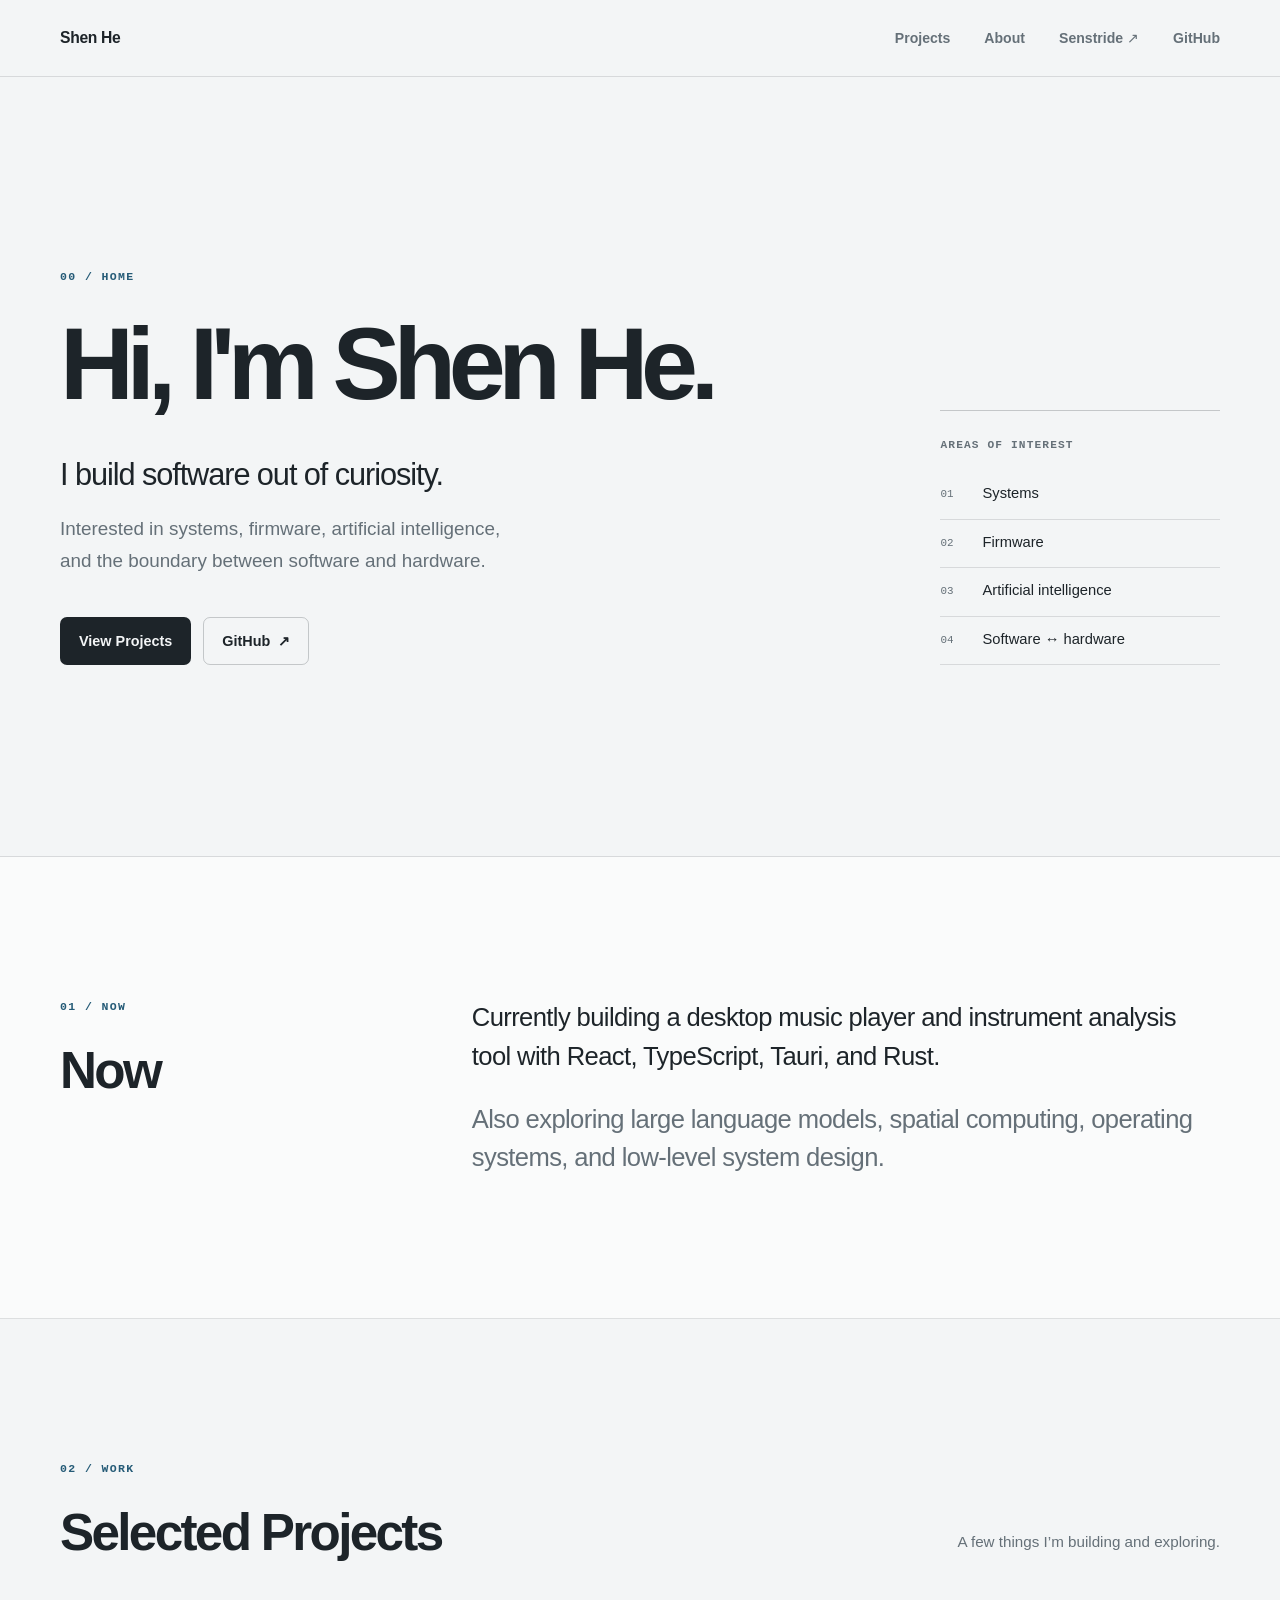
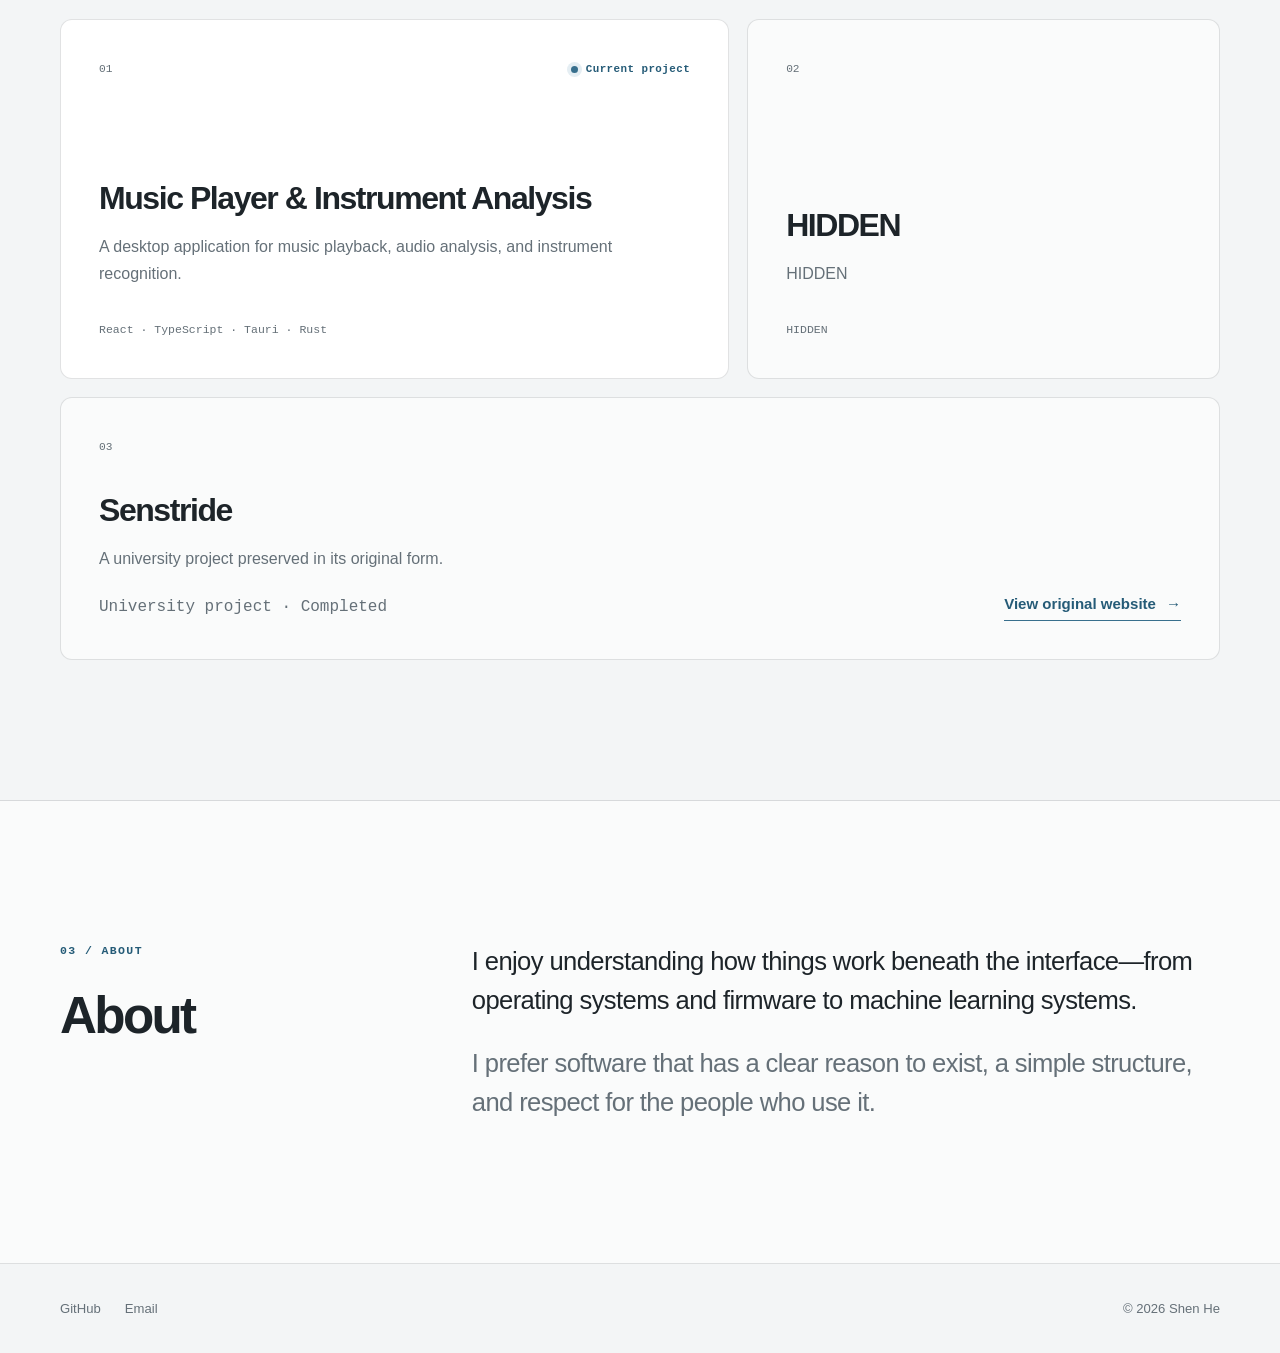
==== commit 80614739: "Add initial styles and media queries for responsive design; include new image asset" ====
--- a/index.html
+++ b/index.html
@@ -1,22 +1,196 @@
-<!DOCTYPE html>
-<html lang="">
-  <head>
-    <meta charset="UTF-8">
-    <link rel="icon" href="/assets/Senstride%20Icon-PYXpSPAY.svg">
-    <meta name="viewport" content="width=device-width, initial-scale=1.0">
-    <link href="https://cdn.jsdelivr.net/npm/bootstrap@5.3.5/dist/css/bootstrap.min.css" rel="stylesheet" integrity="sha384-SgOJa3DmI69IUzQ2PVdRZhwQ+dy64/BUtbMJw1MZ8t5HZApcHrRKUc4W0kG879m7" crossorigin="anonymous">
-    <title>Senstride</title>
-    <link rel="stylesheet" href="//unpkg.com/leaflet/dist/leaflet.css" />
-    <script src="//unpkg.com/leaflet/dist/leaflet.js"></script>
-    <script src="//unpkg.com/vue-leaflet"></script>
-    <script src="https://accounts.google.com/gsi/client" async defer></script>
-    <link rel="stylesheet" href="https://cdnjs.cloudflare.com/ajax/libs/font-awesome/6.5.0/css/all.min.css">
-    <link href="https://fonts.googleapis.com/css2?family=Montserrat:wght@700&display=swap" rel="stylesheet">
-    <script type="module" crossorigin src="/assets/index-BY6y4-v3.js"></script>
-    <link rel="stylesheet" crossorigin href="/assets/index-C2zKIQaa.css">
-  </head>
-  <body>
-    <div id="app"></div>-
-  </body>
-</html>
+<!doctype html>
+<html lang="en">
+  <head>
+    <meta charset="UTF-8">
+    <meta name="viewport" content="width=device-width, initial-scale=1.0">
+    <meta name="color-scheme" content="light dark">
+    <meta name="theme-color" content="#f3f5f6" media="(prefers-color-scheme: light)">
+    <meta name="theme-color" content="#111518" media="(prefers-color-scheme: dark)">
+    <meta
+      name="description"
+      content="Shen He builds software across systems, firmware, artificial intelligence, and the boundary between software and hardware."
+    >
+    <meta property="og:title" content="Shen He — Developer">
+    <meta
+      property="og:description"
+      content="Software built out of curiosity, from low-level systems to artificial intelligence."
+    >
+    <meta property="og:type" content="website">
+    <meta property="og:url" content="https://cxlanyagege.github.io/">
+    <meta property="og:image" content="https://cxlanyagege.github.io/og.png">
+    <meta property="og:image:width" content="1200">
+    <meta property="og:image:height" content="630">
+    <meta property="og:image:alt" content="Shen He — I build software out of curiosity.">
+    <meta name="twitter:card" content="summary_large_image">
+    <link rel="canonical" href="https://cxlanyagege.github.io/">
+    <link rel="stylesheet" href="/styles.css">
+    <title>Shen He — Developer</title>
+  </head>
+  <body>
+    <a class="skip-link" href="#main-content">Skip to content</a>
+
+    <header class="site-header">
+      <div class="shell header-inner">
+        <a class="wordmark" href="#top" aria-label="Shen He, home">Shen He</a>
+        <nav class="primary-nav" aria-label="Primary navigation">
+          <a href="#projects">Projects</a>
+          <a href="#about">About</a>
+          <a href="/senstride/">Senstride <span aria-hidden="true">↗</span></a>
+          <a
+            href="https://github.com/cxlanyagege"
+            target="_blank"
+            rel="me noreferrer"
+            aria-label="GitHub profile (opens in a new tab)"
+          >GitHub</a>
+        </nav>
+      </div>
+    </header>
+
+    <main id="main-content">
+      <section class="hero" id="top" aria-labelledby="hero-title">
+        <div class="shell hero-grid">
+          <div class="hero-copy">
+            <p class="section-label">00 / Home</p>
+            <h1 id="hero-title">Hi, I'm Shen He.</h1>
+            <p class="hero-statement">I build software out of curiosity.</p>
+            <p class="hero-detail">
+              Interested in systems, firmware, artificial intelligence,<br class="wide-break">
+              and the boundary between software and hardware.
+            </p>
+            <div class="hero-actions" aria-label="Primary actions">
+              <a class="button button-primary" href="#projects">View Projects</a>
+              <a
+                class="button button-secondary"
+                href="https://github.com/cxlanyagege"
+                target="_blank"
+                rel="me noreferrer"
+                aria-label="GitHub profile (opens in a new tab)"
+              >GitHub <span aria-hidden="true">↗</span></a>
+            </div>
+          </div>
+
+          <aside class="focus-panel" aria-label="Areas of interest">
+            <p class="focus-heading">Areas of interest</p>
+            <ol class="focus-list">
+              <li><span>01</span> Systems</li>
+              <li><span>02</span> Firmware</li>
+              <li><span>03</span> Artificial intelligence</li>
+              <li><span>04</span> Software ↔ hardware</li>
+            </ol>
+          </aside>
+        </div>
+      </section>
+
+      <section class="section now-section" aria-labelledby="now-title">
+        <div class="shell section-grid">
+          <div class="section-heading">
+            <p class="section-label">01 / Now</p>
+            <h2 id="now-title">Now</h2>
+          </div>
+          <div class="section-copy now-copy">
+            <p>
+              Currently building a desktop music player and instrument analysis tool
+              with React, TypeScript, Tauri, and Rust.
+            </p>
+            <p>
+              Also exploring large language models, spatial computing,
+              operating systems, and low-level system design.
+            </p>
+          </div>
+        </div>
+      </section>
+
+      <section class="section projects-section" id="projects" aria-labelledby="projects-title">
+        <div class="shell">
+          <div class="section-intro">
+            <div class="section-heading">
+              <p class="section-label">02 / Work</p>
+              <h2 id="projects-title">Selected Projects</h2>
+            </div>
+            <p class="section-note">A few things I’m building and exploring.</p>
+          </div>
+
+          <div class="project-grid">
+            <article class="project-card project-card-featured">
+              <div class="project-card-topline">
+                <span class="project-number" aria-hidden="true">01</span>
+                <span class="status"><span class="status-dot" aria-hidden="true"></span>Current project</span>
+              </div>
+              <div class="project-card-body">
+                <h3>Music Player &amp; Instrument Analysis</h3>
+                <p>
+                  A desktop application for music playback, audio analysis,
+                  and instrument recognition.
+                </p>
+              </div>
+              <p class="project-stack">React · TypeScript · Tauri · Rust</p>
+            </article>
+
+            <article class="project-card">
+              <div class="project-card-topline">
+                <span class="project-number" aria-hidden="true">02</span>
+              </div>
+              <div class="project-card-body">
+                <h3>HIDDEN</h3>
+                <p>
+                  HIDDEN
+                </p>
+              </div>
+              <p class="project-stack">HIDDEN</p>
+            </article>
+
+            <article class="project-card project-card-wide">
+              <div class="project-card-topline">
+                <span class="project-number" aria-hidden="true">03</span>
+              </div>
+              <div class="project-wide-layout">
+                <div class="project-card-body">
+                  <h3>Senstride</h3>
+                  <p>A university project preserved in its original form.</p>
+                  <p class="project-stack">University project · Completed</p>
+                </div>
+                <a class="project-link" href="/senstride/">
+                  View original website <span aria-hidden="true">→</span>
+                </a>
+              </div>
+            </article>
+          </div>
+        </div>
+      </section>
+
+      <section class="section about-section" id="about" aria-labelledby="about-title">
+        <div class="shell section-grid">
+          <div class="section-heading">
+            <p class="section-label">03 / About</p>
+            <h2 id="about-title">About</h2>
+          </div>
+          <div class="section-copy about-copy">
+            <p>
+              I enjoy understanding how things work beneath the interface—from
+              operating systems and firmware to machine learning systems.
+            </p>
+            <p>
+              I prefer software that has a clear reason to exist, a simple structure,
+              and respect for the people who use it.
+            </p>
+          </div>
+        </div>
+      </section>
+    </main>
+
+    <footer class="site-footer">
+      <div class="shell footer-inner">
+        <div class="footer-links" aria-label="Contact links">
+          <a
+            href="https://github.com/cxlanyagege"
+            target="_blank"
+            rel="me noreferrer"
+            aria-label="GitHub profile (opens in a new tab)"
+          >GitHub</a>
+          <a href="mailto:cxlanyagege@hotmail.com">Email</a>
+        </div>
+        <p>© 2026 Shen He</p>
+      </div>
+    </footer>
+  </body>
+</html>
--- a/styles.css
+++ b/styles.css
@@ -0,0 +1,621 @@
+:root {
+  color-scheme: light dark;
+  --background: #f3f5f6;
+  --surface: #fafbfb;
+  --surface-raised: #ffffff;
+  --text: #1d2429;
+  --muted: #657078;
+  --faint: #657078;
+  --line: rgba(29, 36, 41, 0.13);
+  --line-strong: rgba(29, 36, 41, 0.22);
+  --accent: #386f8d;
+  --accent-strong: #255b77;
+  --accent-soft: #e5eef3;
+  --focus: #1672a4;
+  --shadow: 0 20px 50px rgba(25, 39, 47, 0.07);
+  --shell: min(1160px, calc(100% - 48px));
+}
+
+* {
+  box-sizing: border-box;
+}
+
+html {
+  scroll-behavior: smooth;
+  scroll-padding-top: 96px;
+}
+
+body {
+  margin: 0;
+  background: var(--background);
+  color: var(--text);
+  font-family: -apple-system, BlinkMacSystemFont, "Segoe UI", Helvetica, Arial, sans-serif;
+  font-size: 16px;
+  line-height: 1.6;
+  text-rendering: optimizeLegibility;
+  -webkit-font-smoothing: antialiased;
+}
+
+::selection {
+  background: var(--accent);
+  color: var(--background);
+}
+
+a {
+  color: inherit;
+  text-decoration-thickness: 1px;
+  text-underline-offset: 0.22em;
+}
+
+a:focus-visible {
+  border-radius: 3px;
+  outline: 3px solid var(--focus);
+  outline-offset: 4px;
+}
+
+.shell {
+  width: var(--shell);
+  margin-inline: auto;
+}
+
+.skip-link {
+  position: fixed;
+  z-index: 100;
+  top: 12px;
+  left: 12px;
+  padding: 10px 14px;
+  transform: translateY(-160%);
+  border-radius: 6px;
+  background: var(--text);
+  color: var(--background);
+  font-weight: 700;
+  transition: transform 160ms ease;
+}
+
+.skip-link:focus {
+  transform: translateY(0);
+}
+
+.site-header {
+  position: sticky;
+  z-index: 20;
+  top: 0;
+  border-bottom: 1px solid var(--line);
+  background: var(--background);
+}
+
+.header-inner {
+  display: flex;
+  min-height: 76px;
+  align-items: center;
+  justify-content: space-between;
+  gap: 32px;
+}
+
+.wordmark {
+  flex: 0 0 auto;
+  font-size: 0.98rem;
+  font-weight: 720;
+  letter-spacing: -0.02em;
+  text-decoration: none;
+}
+
+.primary-nav {
+  display: flex;
+  align-items: center;
+  gap: clamp(16px, 3vw, 34px);
+  color: var(--muted);
+  font-size: 0.88rem;
+  font-weight: 560;
+}
+
+.primary-nav a,
+.footer-links a {
+  text-decoration: none;
+  transition: color 160ms ease;
+}
+
+.primary-nav a:hover,
+.footer-links a:hover {
+  color: var(--accent-strong);
+}
+
+.hero {
+  min-height: min(780px, calc(100vh - 76px));
+  display: grid;
+  align-items: center;
+  border-bottom: 1px solid var(--line);
+  padding-block: clamp(96px, 13vw, 176px);
+}
+
+.hero-grid {
+  display: grid;
+  grid-template-columns: minmax(0, 1.75fr) minmax(250px, 0.65fr);
+  align-items: end;
+  gap: clamp(64px, 10vw, 140px);
+}
+
+.section-label,
+.focus-heading,
+.project-number,
+.project-stack,
+.status {
+  font-family: ui-monospace, SFMono-Regular, Menlo, Monaco, Consolas, "Liberation Mono", monospace;
+}
+
+.section-label {
+  margin: 0 0 28px;
+  color: var(--accent-strong);
+  font-size: 0.72rem;
+  font-weight: 680;
+  letter-spacing: 0.12em;
+  text-transform: uppercase;
+}
+
+.hero h1 {
+  max-width: 820px;
+  margin: 0;
+  font-size: clamp(3.4rem, 8vw, 7.3rem);
+  font-weight: 640;
+  letter-spacing: -0.072em;
+  line-height: 0.98;
+}
+
+.hero-statement {
+  margin: 40px 0 0;
+  font-size: clamp(1.45rem, 2.4vw, 2.1rem);
+  font-weight: 500;
+  letter-spacing: -0.035em;
+  line-height: 1.32;
+}
+
+.hero-detail {
+  max-width: 720px;
+  margin: 18px 0 0;
+  color: var(--muted);
+  font-size: clamp(1rem, 1.5vw, 1.18rem);
+  line-height: 1.7;
+}
+
+.hero-actions {
+  display: flex;
+  flex-wrap: wrap;
+  gap: 12px;
+  margin-top: 40px;
+}
+
+.button {
+  display: inline-flex;
+  min-height: 48px;
+  align-items: center;
+  justify-content: center;
+  gap: 8px;
+  padding: 11px 18px;
+  border: 1px solid transparent;
+  border-radius: 7px;
+  font-size: 0.9rem;
+  font-weight: 650;
+  text-decoration: none;
+  transition: background-color 160ms ease, border-color 160ms ease, color 160ms ease,
+    transform 160ms ease;
+}
+
+.button-primary {
+  background: var(--text);
+  color: var(--background);
+}
+
+.button-primary:hover {
+  transform: translateY(-2px);
+  background: var(--accent-strong);
+  color: var(--background);
+}
+
+.button-secondary {
+  border-color: var(--line-strong);
+  background: transparent;
+  color: var(--text);
+}
+
+.button-secondary:hover {
+  transform: translateY(-2px);
+  border-color: var(--accent);
+  color: var(--accent-strong);
+}
+
+.focus-panel {
+  padding: 26px 0 0;
+  border-top: 1px solid var(--line-strong);
+}
+
+.focus-heading {
+  margin: 0 0 16px;
+  color: var(--faint);
+  font-size: 0.7rem;
+  font-weight: 680;
+  letter-spacing: 0.1em;
+  text-transform: uppercase;
+}
+
+.focus-list {
+  margin: 0;
+  padding: 0;
+  list-style: none;
+}
+
+.focus-list li {
+  display: grid;
+  grid-template-columns: 30px 1fr;
+  gap: 12px;
+  padding: 11px 0;
+  border-bottom: 1px solid var(--line);
+  font-size: 0.92rem;
+}
+
+.focus-list span {
+  color: var(--faint);
+  font-family: ui-monospace, SFMono-Regular, Menlo, Monaco, Consolas, monospace;
+  font-size: 0.68rem;
+  line-height: 2.35;
+}
+
+.section {
+  border-bottom: 1px solid var(--line);
+  padding-block: clamp(88px, 11vw, 152px);
+}
+
+.section-grid {
+  display: grid;
+  grid-template-columns: minmax(180px, 0.55fr) minmax(0, 1.45fr);
+  gap: clamp(56px, 10vw, 152px);
+}
+
+.section-heading h2 {
+  margin: 0;
+  font-size: clamp(2rem, 4vw, 3.6rem);
+  font-weight: 620;
+  letter-spacing: -0.052em;
+  line-height: 1.06;
+}
+
+.section-copy {
+  max-width: 760px;
+  font-size: clamp(1.2rem, 2vw, 1.65rem);
+  letter-spacing: -0.024em;
+  line-height: 1.52;
+}
+
+.section-copy p {
+  margin: 0;
+}
+
+.section-copy p + p {
+  margin-top: 24px;
+  color: var(--muted);
+}
+
+.now-section {
+  background: var(--surface);
+}
+
+.section-intro {
+  display: flex;
+  align-items: end;
+  justify-content: space-between;
+  gap: 40px;
+  margin-bottom: 58px;
+}
+
+.section-note {
+  max-width: 320px;
+  margin: 0 0 6px;
+  color: var(--muted);
+  font-size: 0.95rem;
+}
+
+.project-grid {
+  display: grid;
+  grid-template-columns: repeat(12, minmax(0, 1fr));
+  gap: 18px;
+}
+
+.project-card {
+  grid-column: span 5;
+  display: flex;
+  min-height: 360px;
+  flex-direction: column;
+  padding: clamp(26px, 3vw, 38px);
+  border: 1px solid var(--line);
+  border-radius: 12px;
+  background: var(--surface);
+  transition: border-color 180ms ease, box-shadow 180ms ease, transform 180ms ease;
+}
+
+.project-card-featured {
+  grid-column: span 7;
+  background: var(--surface-raised);
+}
+
+.project-card-wide {
+  grid-column: 1 / -1;
+  min-height: 250px;
+}
+
+.project-card:hover {
+  transform: translateY(-3px);
+  border-color: var(--line-strong);
+  box-shadow: var(--shadow);
+}
+
+.project-card-topline {
+  display: flex;
+  min-height: 24px;
+  align-items: center;
+  justify-content: space-between;
+  gap: 16px;
+}
+
+.project-number {
+  color: var(--faint);
+  font-size: 0.7rem;
+}
+
+.status {
+  display: inline-flex;
+  align-items: center;
+  gap: 8px;
+  color: var(--accent-strong);
+  font-size: 0.68rem;
+  font-weight: 650;
+  letter-spacing: 0.04em;
+}
+
+.status-dot {
+  width: 7px;
+  height: 7px;
+  border-radius: 50%;
+  background: var(--accent);
+  box-shadow: 0 0 0 4px var(--accent-soft);
+}
+
+.project-card-body {
+  max-width: 610px;
+  margin-top: auto;
+}
+
+.project-card h3 {
+  margin: 44px 0 18px;
+  font-size: clamp(1.55rem, 2.5vw, 2.35rem);
+  font-weight: 610;
+  letter-spacing: -0.045em;
+  line-height: 1.13;
+}
+
+.project-card-body p {
+  margin: 0;
+  color: var(--muted);
+  font-size: 1rem;
+  line-height: 1.65;
+}
+
+.project-stack {
+  margin: 34px 0 0;
+  color: var(--faint);
+  font-size: 0.72rem;
+  line-height: 1.6;
+}
+
+.project-wide-layout {
+  display: flex;
+  flex: 1;
+  align-items: end;
+  justify-content: space-between;
+  gap: 56px;
+}
+
+.project-card-wide .project-card-body {
+  margin: 0;
+}
+
+.project-card-wide h3 {
+  margin-top: 32px;
+}
+
+.project-card-wide .project-stack {
+  margin-top: 22px;
+}
+
+.project-link {
+  display: inline-flex;
+  flex: 0 0 auto;
+  align-items: center;
+  gap: 10px;
+  padding-bottom: 4px;
+  border-bottom: 1px solid var(--accent);
+  color: var(--accent-strong);
+  font-size: 0.94rem;
+  font-weight: 680;
+  text-decoration: none;
+}
+
+.project-link span {
+  transition: transform 160ms ease;
+}
+
+.project-link:hover span {
+  transform: translateX(4px);
+}
+
+.about-section {
+  background: var(--surface);
+}
+
+.site-footer {
+  padding-block: 34px;
+}
+
+.footer-inner {
+  display: flex;
+  align-items: center;
+  justify-content: space-between;
+  gap: 24px;
+  color: var(--muted);
+  font-size: 0.82rem;
+}
+
+.footer-inner p {
+  margin: 0;
+}
+
+.footer-links {
+  display: flex;
+  gap: 24px;
+}
+
+@media (max-width: 900px) {
+  .hero-grid,
+  .section-grid {
+    grid-template-columns: 1fr;
+  }
+
+  .hero-grid {
+    align-items: start;
+    gap: 72px;
+  }
+
+  .focus-panel {
+    max-width: 520px;
+  }
+
+  .section-grid {
+    gap: 48px;
+  }
+
+  .project-card,
+  .project-card-featured {
+    grid-column: 1 / -1;
+    min-height: 320px;
+  }
+}
+
+@media (max-width: 640px) {
+  :root {
+    --shell: min(100% - 32px, 1160px);
+  }
+
+  html {
+    scroll-padding-top: 116px;
+  }
+
+  .header-inner {
+    min-height: 104px;
+    flex-direction: column;
+    align-items: stretch;
+    justify-content: center;
+    gap: 10px;
+  }
+
+  .primary-nav {
+    justify-content: space-between;
+    gap: 12px;
+    font-size: 0.78rem;
+  }
+
+  .hero {
+    min-height: auto;
+    padding-block: 88px 96px;
+  }
+
+  .hero h1 {
+    font-size: clamp(3rem, 15vw, 4.5rem);
+  }
+
+  .hero-statement {
+    margin-top: 30px;
+  }
+
+  .wide-break {
+    display: none;
+  }
+
+  .hero-actions {
+    margin-top: 32px;
+  }
+
+  .button {
+    flex: 1 1 150px;
+  }
+
+  .section {
+    padding-block: 80px;
+  }
+
+  .section-intro {
+    align-items: start;
+    flex-direction: column;
+    margin-bottom: 40px;
+  }
+
+  .project-card,
+  .project-card-featured,
+  .project-card-wide {
+    min-height: 0;
+  }
+
+  .project-card-body {
+    margin-top: 46px;
+  }
+
+  .project-card h3,
+  .project-card-wide h3 {
+    margin-top: 0;
+  }
+
+  .project-wide-layout {
+    align-items: start;
+    flex-direction: column;
+    gap: 40px;
+  }
+
+  .project-card-wide .project-card-body {
+    margin-top: 46px;
+  }
+
+  .footer-inner {
+    align-items: flex-start;
+    flex-direction: column;
+  }
+}
+
+@media (prefers-color-scheme: dark) {
+  :root {
+    --background: #111518;
+    --surface: #161b1f;
+    --surface-raised: #1a2024;
+    --text: #edf1f3;
+    --muted: #a5afb5;
+    --faint: #7f8b92;
+    --line: rgba(237, 241, 243, 0.12);
+    --line-strong: rgba(237, 241, 243, 0.24);
+    --accent: #79a9c3;
+    --accent-strong: #9ac2d7;
+    --accent-soft: #21313a;
+    --focus: #75c2ea;
+    --shadow: 0 22px 56px rgba(0, 0, 0, 0.24);
+  }
+}
+
+@media (prefers-reduced-motion: reduce) {
+  html {
+    scroll-behavior: auto;
+  }
+
+  *,
+  *::before,
+  *::after {
+    scroll-behavior: auto !important;
+    transition-duration: 0.01ms !important;
+    animation-duration: 0.01ms !important;
+    animation-iteration-count: 1 !important;
+  }
+}
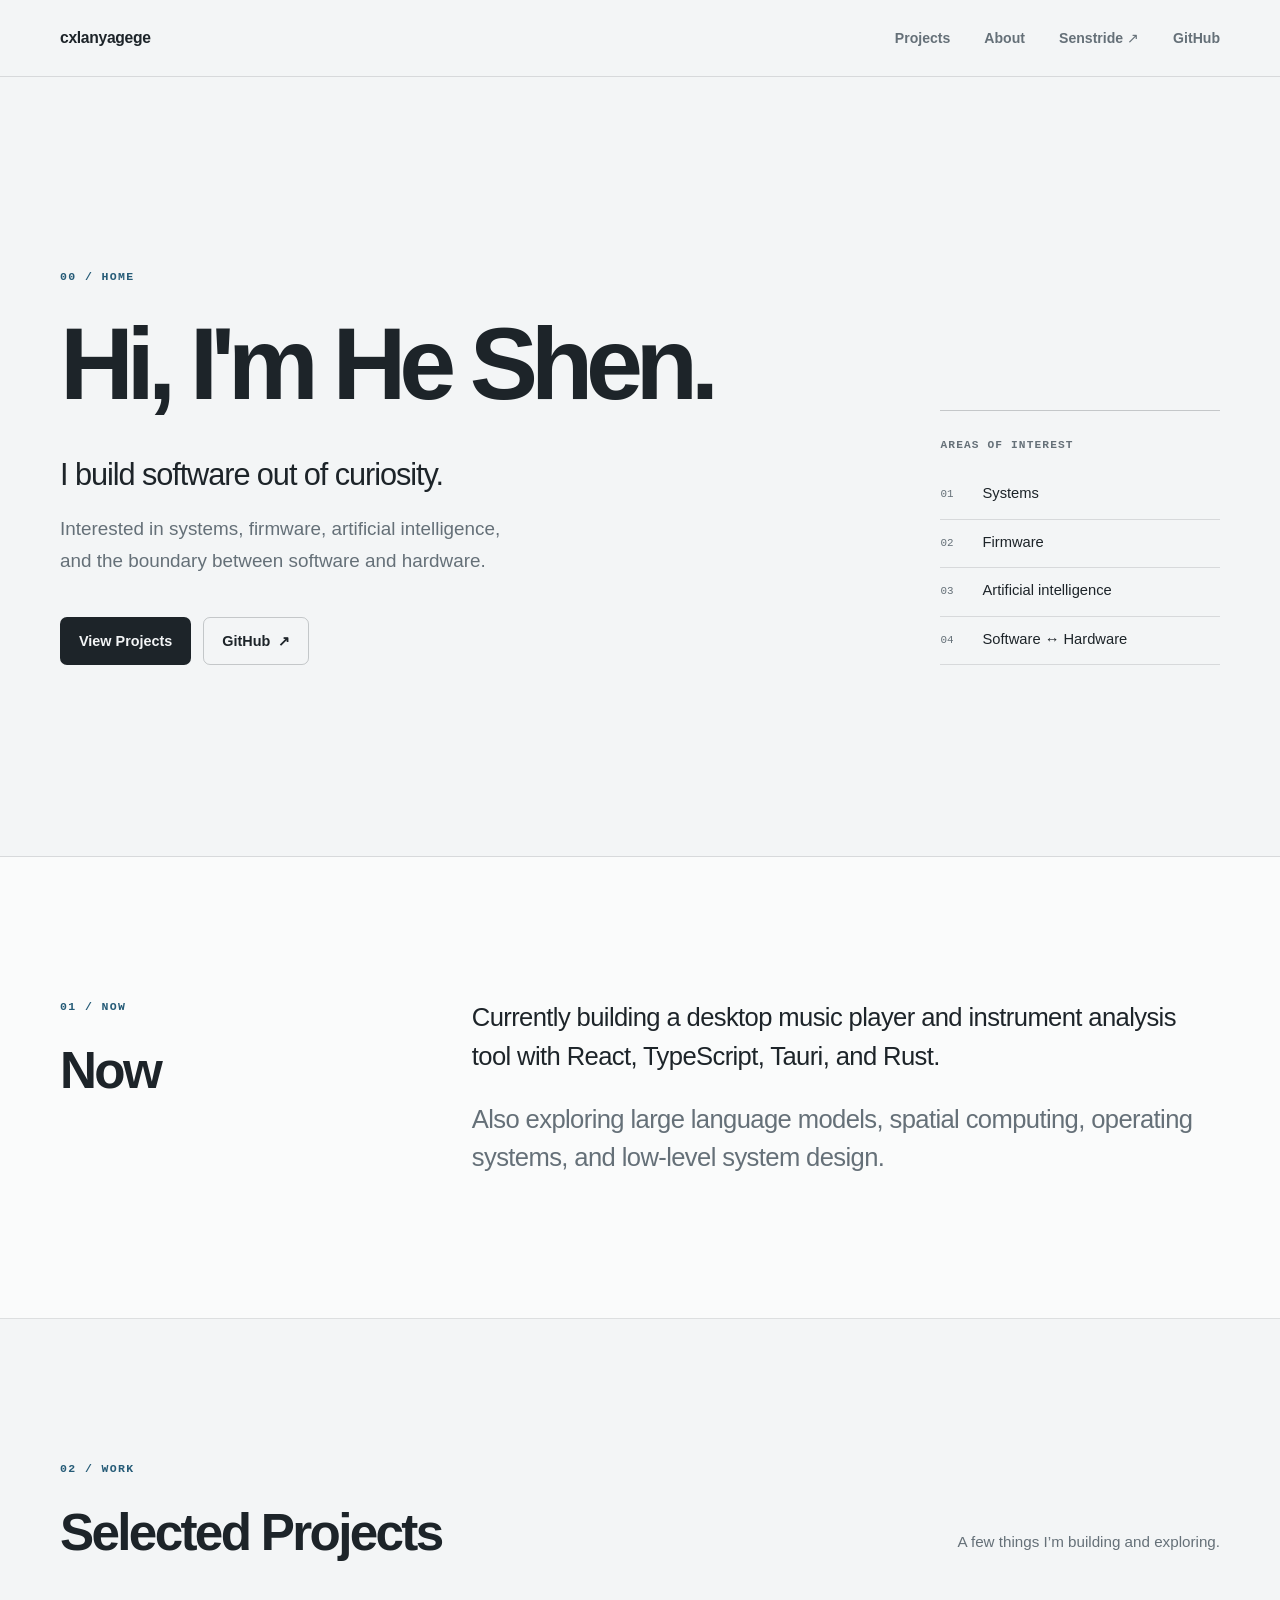
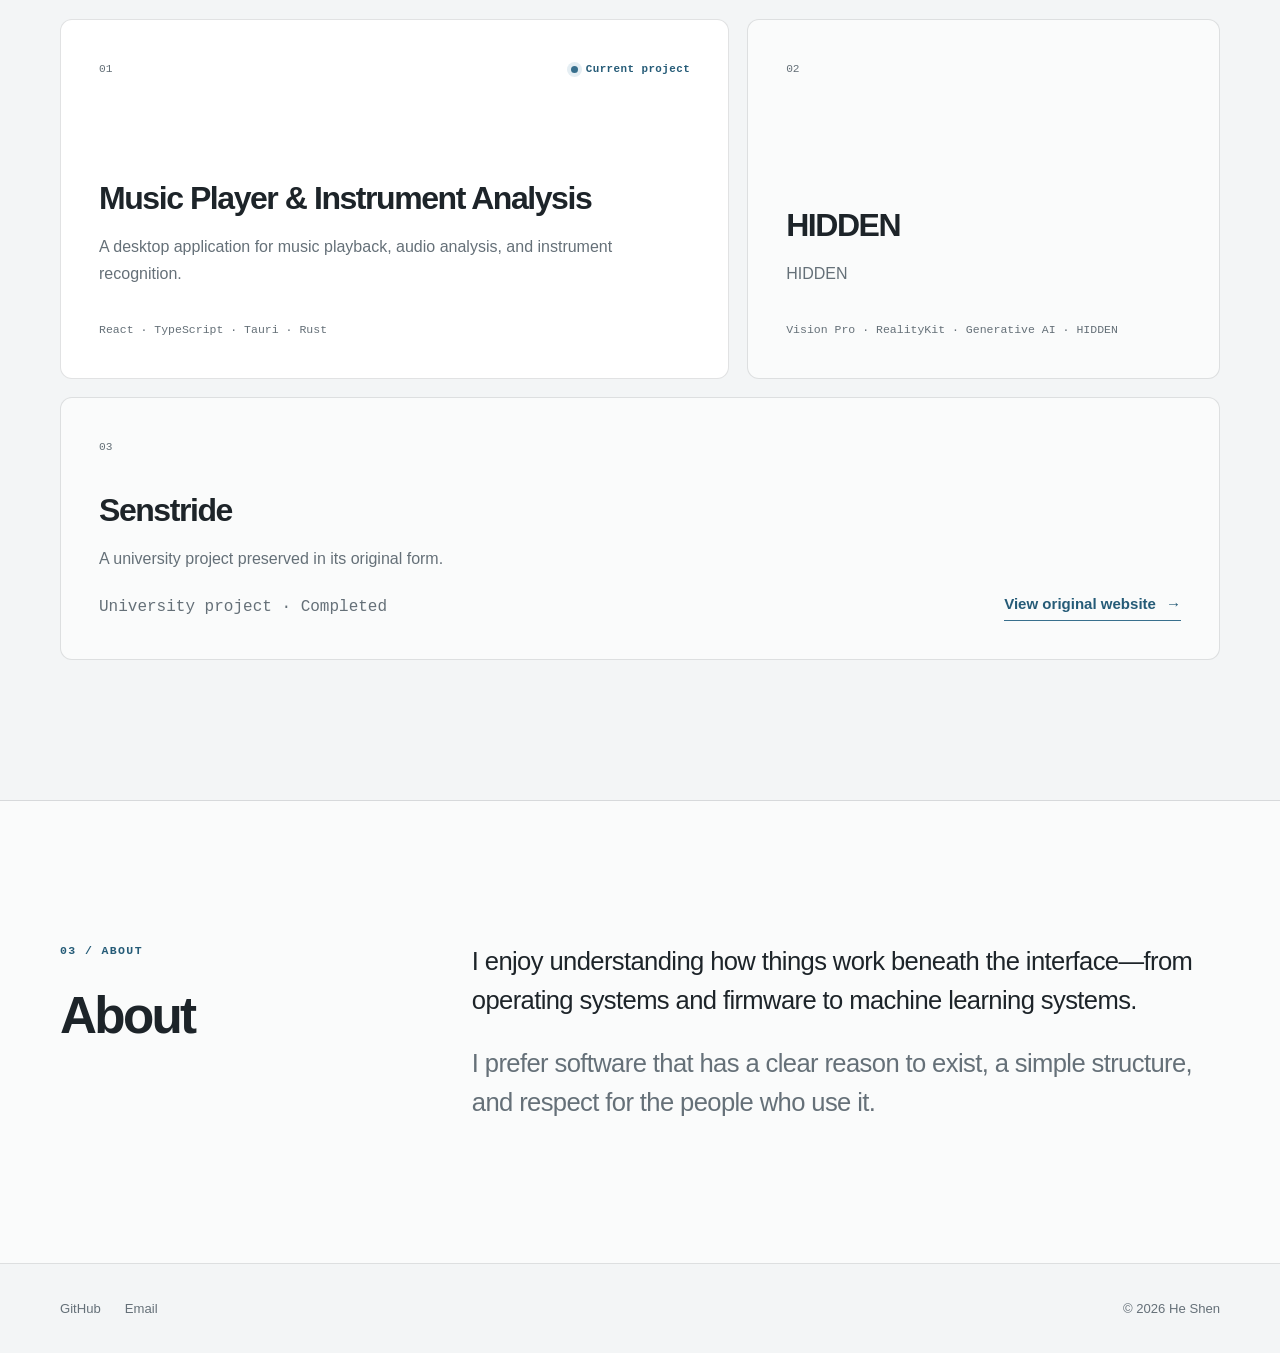
==== commit 3924f6c7: "Fix some typo" ====
--- a/index.html
+++ b/index.html
@@ -24,14 +24,14 @@
     <meta name="twitter:card" content="summary_large_image">
     <link rel="canonical" href="https://cxlanyagege.github.io/">
     <link rel="stylesheet" href="/styles.css">
-    <title>Shen He — Developer</title>
+    <title>He Shen — Developer</title>
   </head>
   <body>
     <a class="skip-link" href="#main-content">Skip to content</a>
 
     <header class="site-header">
       <div class="shell header-inner">
-        <a class="wordmark" href="#top" aria-label="Shen He, home">Shen He</a>
+        <a class="wordmark" href="#top" aria-label="Shen He, home">cxlanyagege</a>
         <nav class="primary-nav" aria-label="Primary navigation">
           <a href="#projects">Projects</a>
           <a href="#about">About</a>
@@ -51,7 +51,7 @@
         <div class="shell hero-grid">
           <div class="hero-copy">
             <p class="section-label">00 / Home</p>
-            <h1 id="hero-title">Hi, I'm Shen He.</h1>
+            <h1 id="hero-title">Hi, I'm He Shen.</h1>
             <p class="hero-statement">I build software out of curiosity.</p>
             <p class="hero-detail">
               Interested in systems, firmware, artificial intelligence,<br class="wide-break">
@@ -75,7 +75,7 @@
               <li><span>01</span> Systems</li>
               <li><span>02</span> Firmware</li>
               <li><span>03</span> Artificial intelligence</li>
-              <li><span>04</span> Software ↔ hardware</li>
+              <li><span>04</span> Software ↔ Hardware</li>
             </ol>
           </aside>
         </div>
@@ -136,7 +136,7 @@
                   HIDDEN
                 </p>
               </div>
-              <p class="project-stack">HIDDEN</p>
+              <p class="project-stack">Vision Pro · RealityKit · Generative AI · HIDDEN</p>
             </article>
 
             <article class="project-card project-card-wide">
@@ -189,7 +189,7 @@
           >GitHub</a>
           <a href="mailto:cxlanyagege@hotmail.com">Email</a>
         </div>
-        <p>© 2026 Shen He</p>
+        <p>© 2026 He Shen</p>
       </div>
     </footer>
   </body>
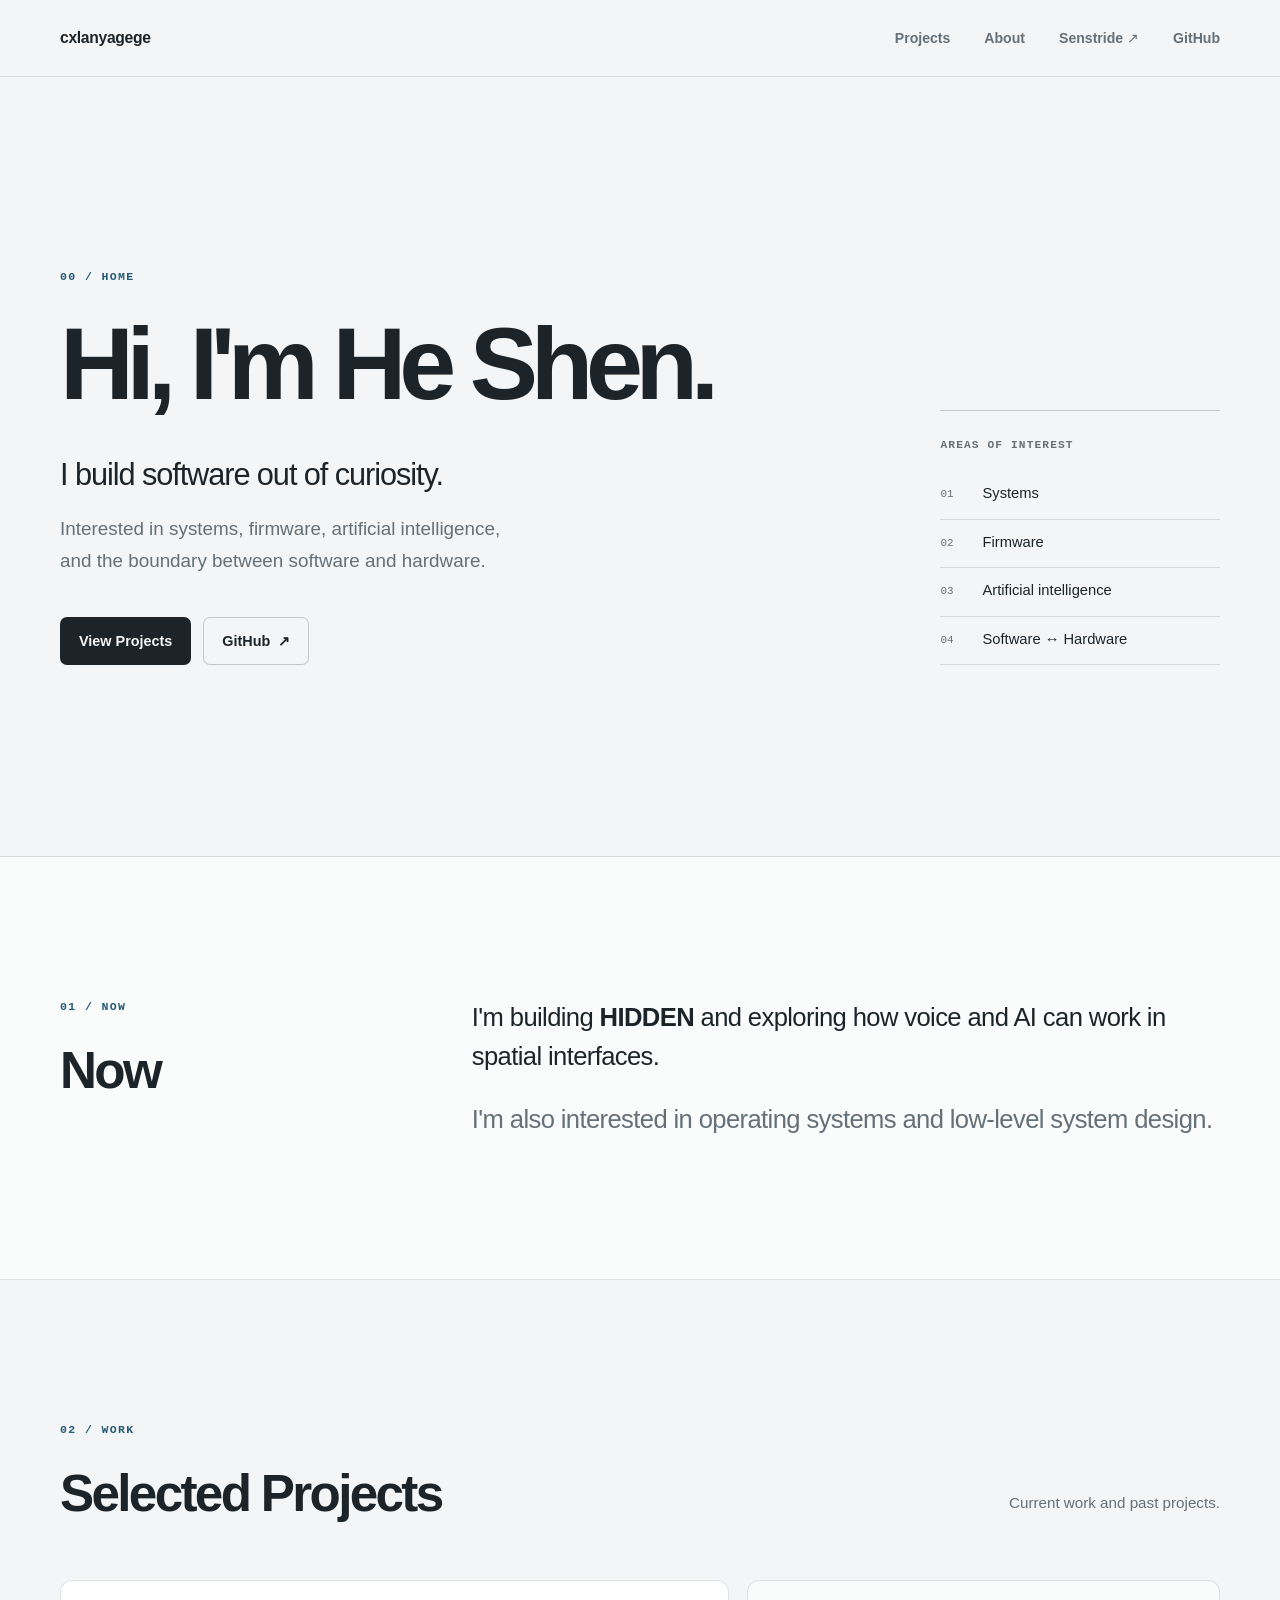
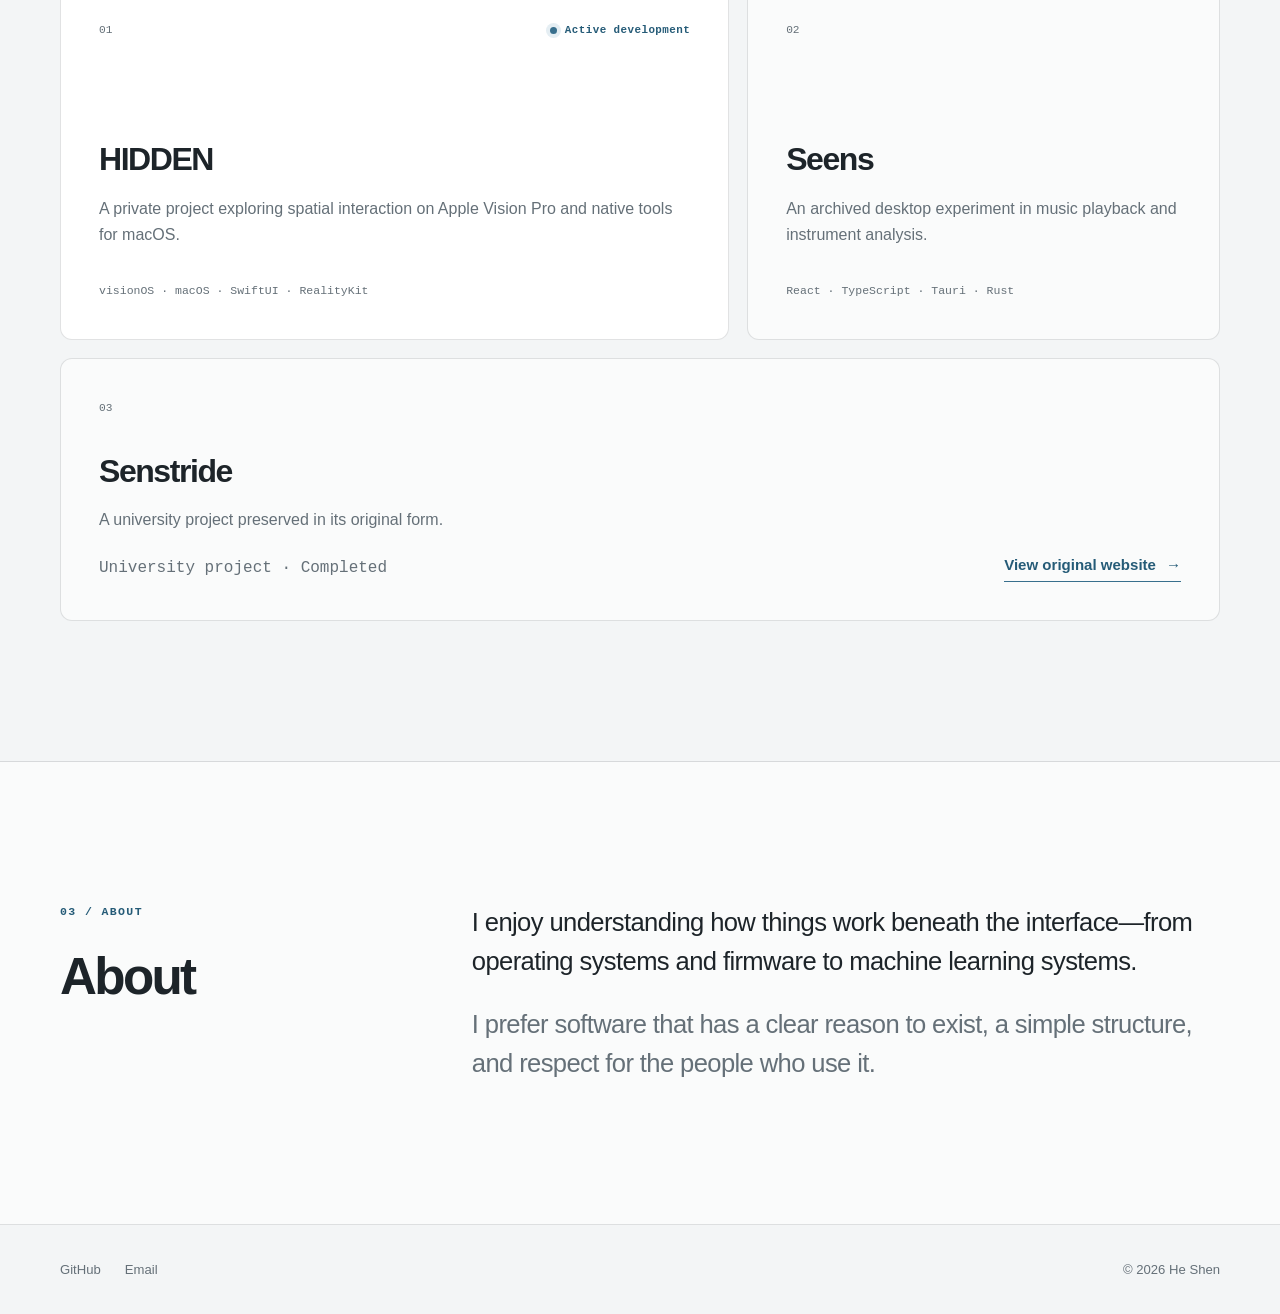
==== commit 46ef40e8: "Refresh current and archived projects" ====
--- a/index.html
+++ b/index.html
@@ -8,12 +8,12 @@
     <meta name="theme-color" content="#111518" media="(prefers-color-scheme: dark)">
     <meta
       name="description"
-      content="Shen He builds software across systems, firmware, artificial intelligence, and the boundary between software and hardware."
+      content="Shen He builds native apps for visionOS and macOS and explores systems, firmware, and artificial intelligence."
     >
     <meta property="og:title" content="Shen He — Developer">
     <meta
       property="og:description"
-      content="Software built out of curiosity, from low-level systems to artificial intelligence."
+      content="Current work in spatial computing and native macOS tools, alongside selected past projects."
     >
     <meta property="og:type" content="website">
     <meta property="og:url" content="https://cxlanyagege.github.io/">
@@ -89,12 +89,11 @@
           </div>
           <div class="section-copy now-copy">
             <p>
-              Currently building a desktop music player and instrument analysis tool
-              with React, TypeScript, Tauri, and Rust.
+              I'm building <strong>HIDDEN</strong> and exploring how voice and AI can work
+              in spatial interfaces.
             </p>
             <p>
-              Also exploring large language models, spatial computing,
-              operating systems, and low-level system design.
+              I'm also interested in operating systems and low-level system design.
             </p>
           </div>
         </div>
@@ -107,23 +106,23 @@
               <p class="section-label">02 / Work</p>
               <h2 id="projects-title">Selected Projects</h2>
             </div>
-            <p class="section-note">A few things I’m building and exploring.</p>
+            <p class="section-note">Current work and past projects.</p>
           </div>
 
           <div class="project-grid">
             <article class="project-card project-card-featured">
               <div class="project-card-topline">
                 <span class="project-number" aria-hidden="true">01</span>
-                <span class="status"><span class="status-dot" aria-hidden="true"></span>Current project</span>
+                <span class="status"><span class="status-dot" aria-hidden="true"></span>Active development</span>
               </div>
               <div class="project-card-body">
-                <h3>Music Player &amp; Instrument Analysis</h3>
+                <h3>HIDDEN</h3>
                 <p>
-                  A desktop application for music playback, audio analysis,
-                  and instrument recognition.
+                  A private project exploring spatial interaction on Apple Vision Pro
+                  and native tools for macOS.
                 </p>
               </div>
-              <p class="project-stack">React · TypeScript · Tauri · Rust</p>
+              <p class="project-stack">visionOS · macOS · SwiftUI · RealityKit</p>
             </article>
 
             <article class="project-card">
@@ -131,12 +130,12 @@
                 <span class="project-number" aria-hidden="true">02</span>
               </div>
               <div class="project-card-body">
-                <h3>HIDDEN</h3>
+                <h3>Seens</h3>
                 <p>
-                  HIDDEN
+                  An archived desktop experiment in music playback and instrument analysis.
                 </p>
               </div>
-              <p class="project-stack">Vision Pro · RealityKit · Generative AI · HIDDEN</p>
+              <p class="project-stack">React · TypeScript · Tauri · Rust</p>
             </article>
 
             <article class="project-card project-card-wide">
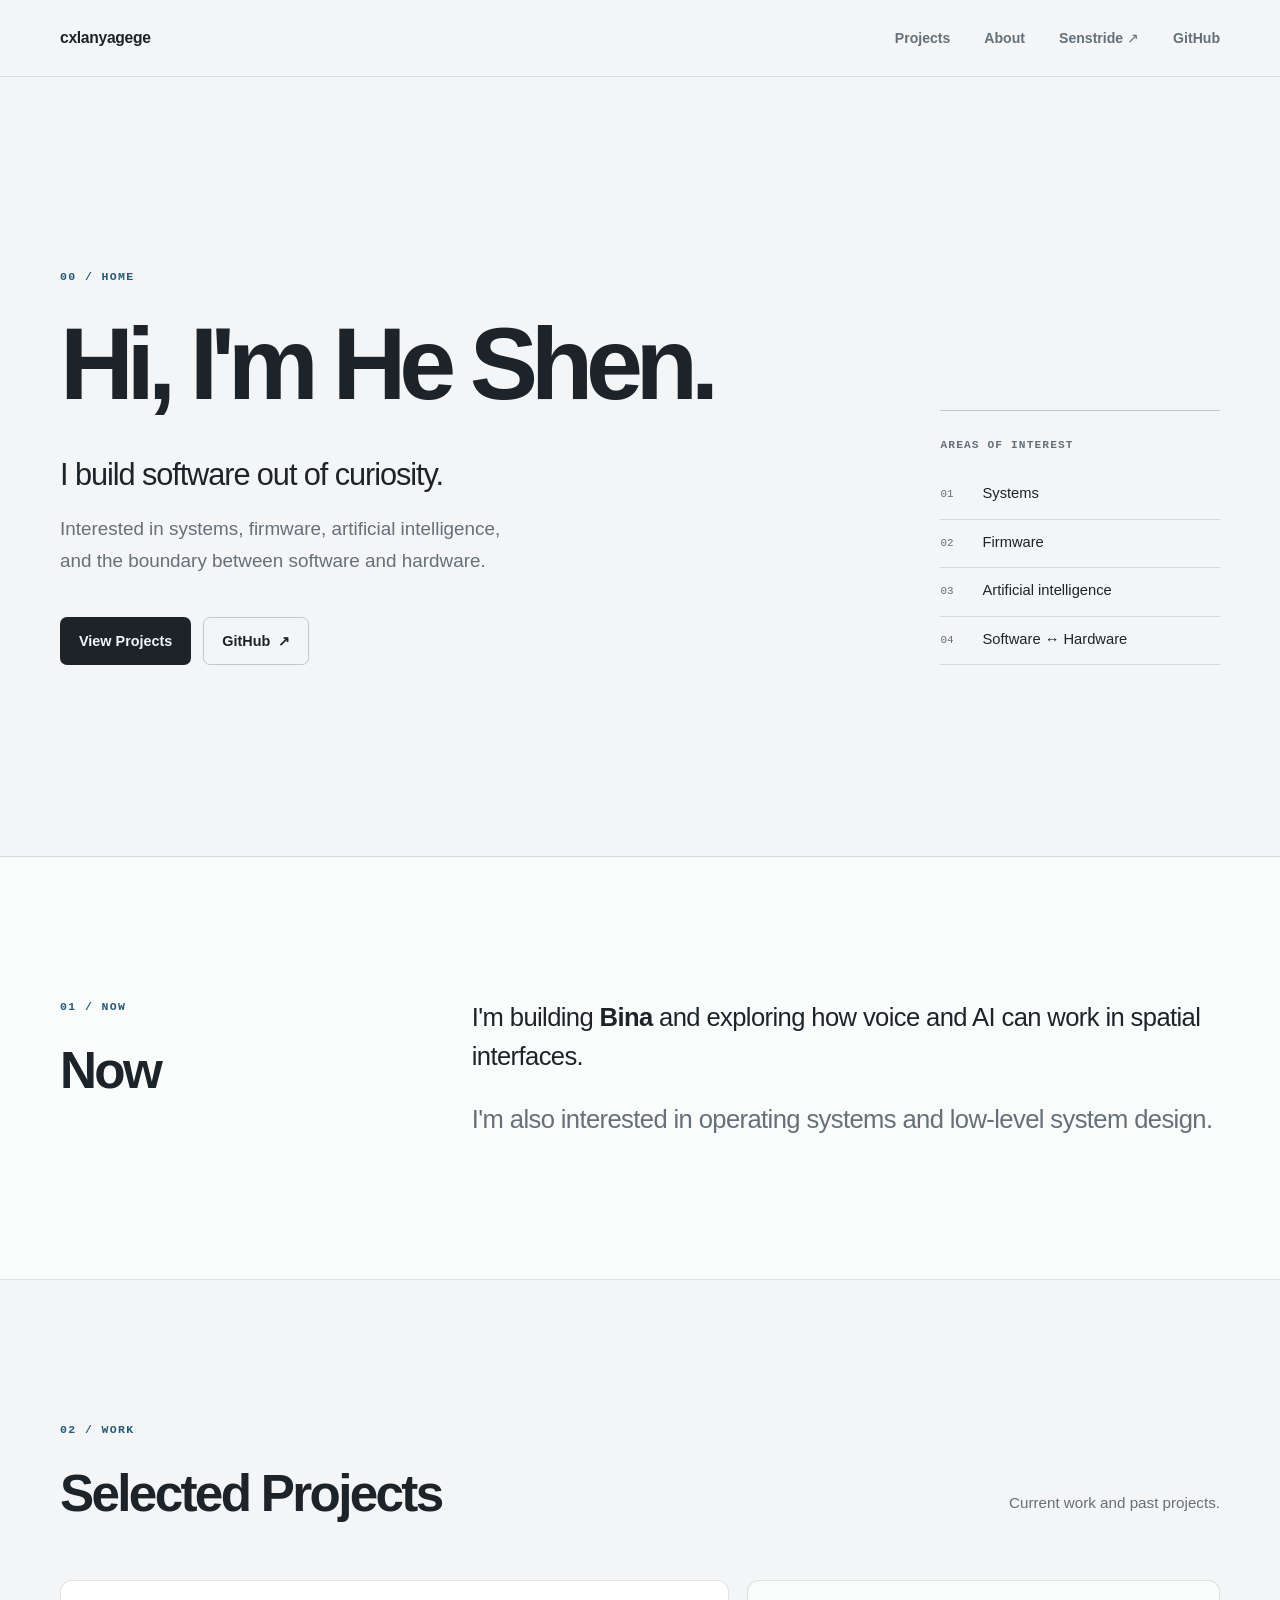
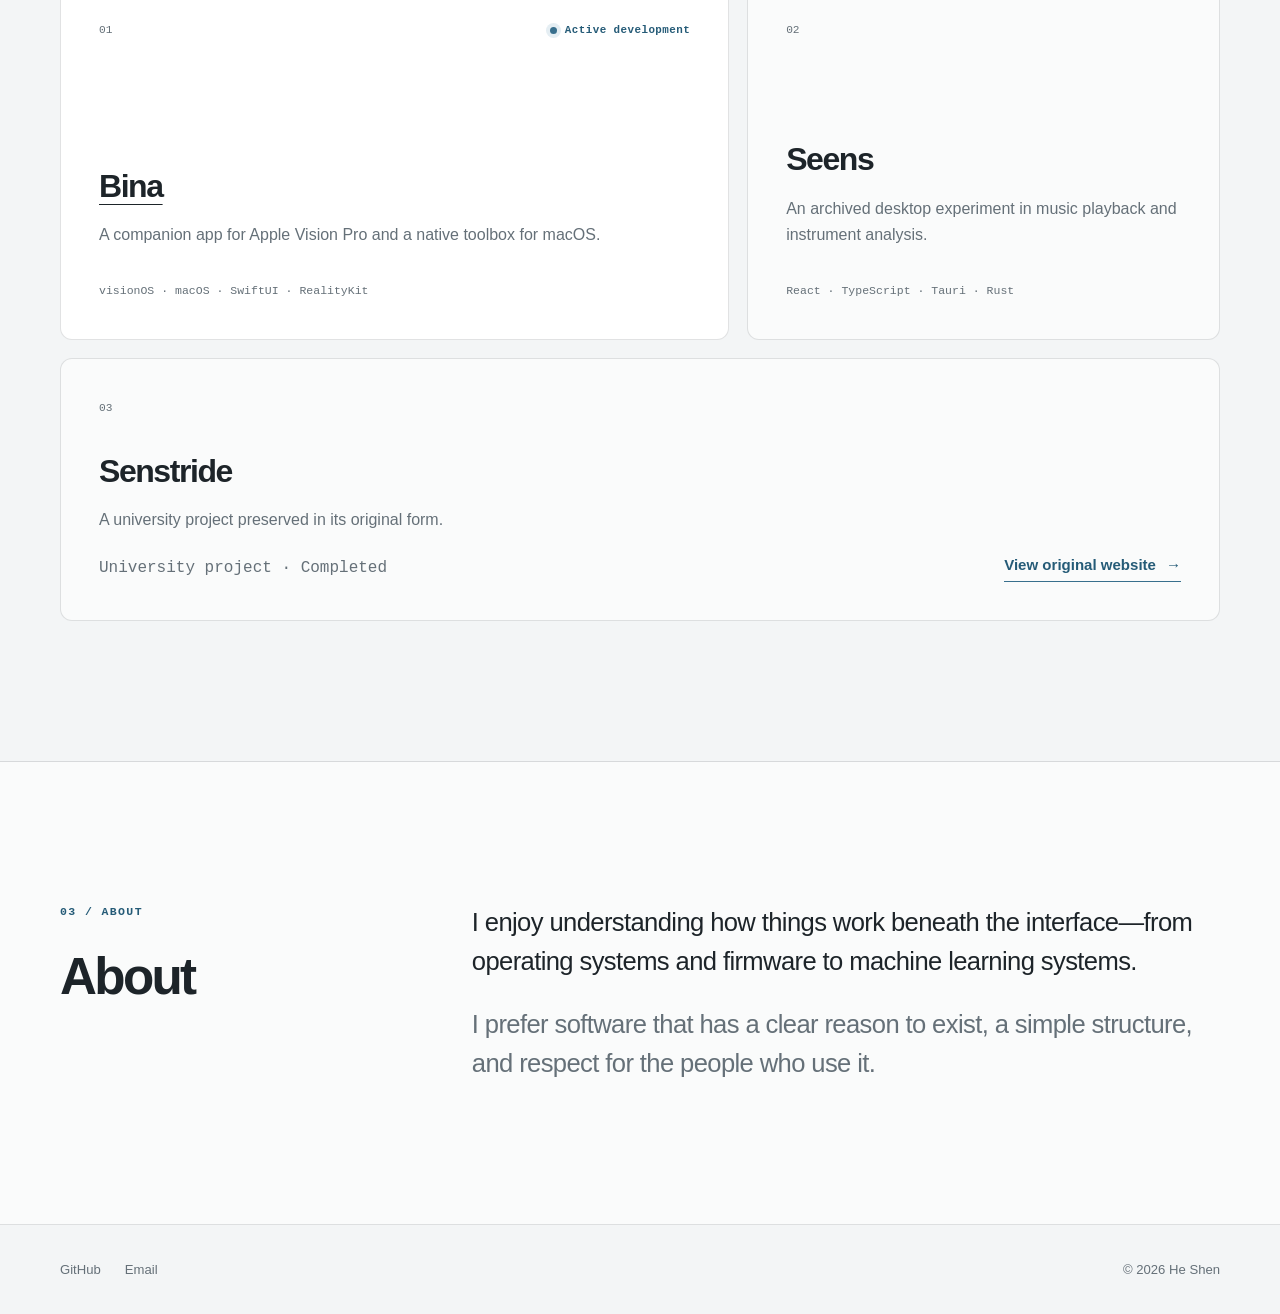
==== commit 85c1c902: "Feature Bina on the homepage" ====
--- a/index.html
+++ b/index.html
@@ -89,7 +89,7 @@
           </div>
           <div class="section-copy now-copy">
             <p>
-              I'm building <strong>HIDDEN</strong> and exploring how voice and AI can work
+              I'm building <strong>Bina</strong> and exploring how voice and AI can work
               in spatial interfaces.
             </p>
             <p>
@@ -116,10 +116,9 @@
                 <span class="status"><span class="status-dot" aria-hidden="true"></span>Active development</span>
               </div>
               <div class="project-card-body">
-                <h3>HIDDEN</h3>
+                <h3><a href="https://github.com/cxlanyagege/Bina">Bina</a></h3>
                 <p>
-                  A private project exploring spatial interaction on Apple Vision Pro
-                  and native tools for macOS.
+                  A companion app for Apple Vision Pro and a native toolbox for macOS.
                 </p>
               </div>
               <p class="project-stack">visionOS · macOS · SwiftUI · RealityKit</p>
